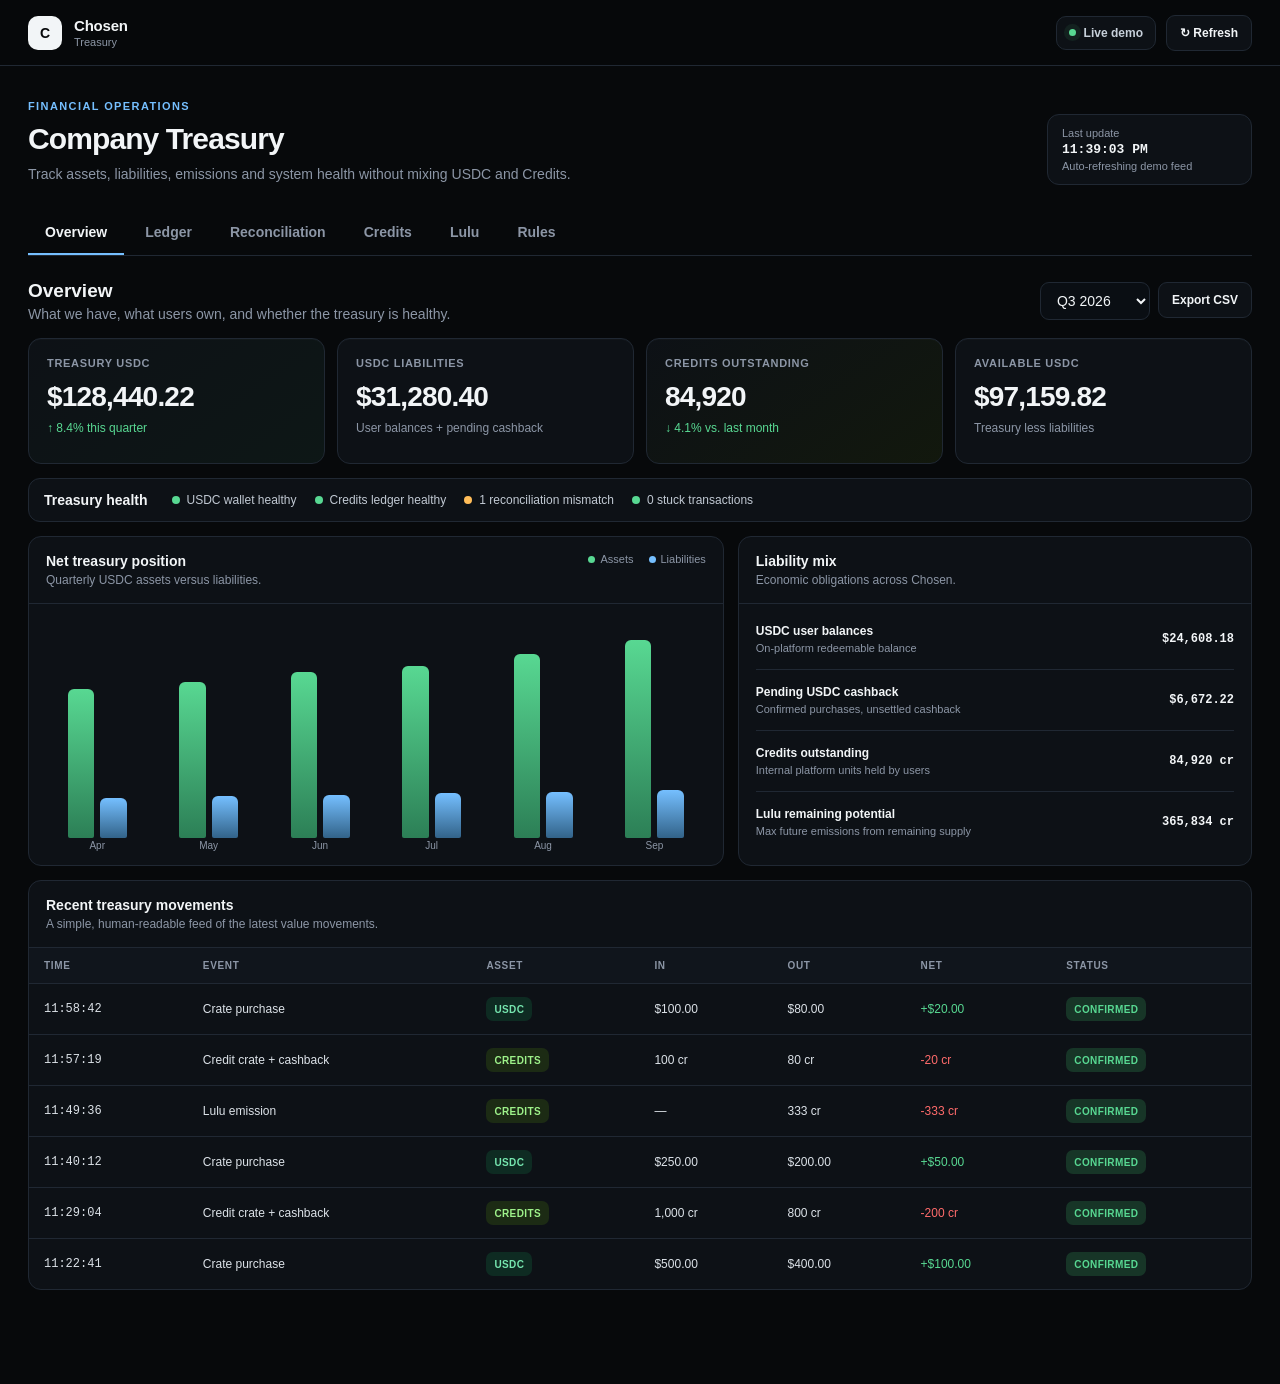
==== index.html @ 9170fa00 "Add Chosen treasury dashboard UI" ====
<!doctype html>
<html lang="en">
<head>
  <meta charset="UTF-8" />
  <meta name="viewport" content="width=device-width, initial-scale=1.0" />
  <meta name="description" content="Chosen Treasury admin demo — USDC, Credits, Lulu emissions, reconciliation and rules." />
  <title>Chosen Treasury</title>
  <link rel="stylesheet" href="./styles.css" />
</head>
<body>
  <div class="app-shell">
    <header class="topbar">
      <div class="brand-wrap">
        <div class="brand-mark">C</div>
        <div>
          <div class="brand">Chosen</div>
          <div class="subbrand">Treasury</div>
        </div>
      </div>
      <div class="top-actions">
        <div class="live-pill"><span class="pulse"></span><span id="liveText">Live demo</span></div>
        <button class="ghost-btn" id="refreshBtn" title="Refresh demo data">↻ Refresh</button>
      </div>
    </header>

    <main class="main">
      <section class="page-head">
        <div>
          <div class="eyebrow">FINANCIAL OPERATIONS</div>
          <h1>Company Treasury</h1>
          <p>Track assets, liabilities, emissions and system health without mixing USDC and Credits.</p>
        </div>
        <div class="as-of-card">
          <span>Last update</span>
          <strong id="lastUpdated">—</strong>
          <small>Auto-refreshing demo feed</small>
        </div>
      </section>

      <nav class="tabs" aria-label="Treasury sections">
        <button class="tab active" data-tab="overview">Overview</button>
        <button class="tab" data-tab="ledger">Ledger</button>
        <button class="tab" data-tab="reconciliation">Reconciliation</button>
        <button class="tab" data-tab="credits">Credits</button>
        <button class="tab" data-tab="lulu">Lulu</button>
        <button class="tab" data-tab="rules">Rules</button>
      </nav>

      <section id="overview" class="tab-panel active">
        <div class="section-intro">
          <div><h2>Overview</h2><p>What we have, what users own, and whether the treasury is healthy.</p></div>
          <div class="action-row">
            <select id="overviewPeriod" class="control"><option>Q3 2026</option><option>Q2 2026</option><option>YTD 2026</option><option>All time</option></select>
            <button class="export-btn" data-export="overview">Export CSV</button>
          </div>
        </div>

        <div class="metric-grid overview-metrics">
          <article class="metric-card accent-usdc"><div class="metric-label">Treasury USDC</div><div class="metric-value" id="metricTreasuryUsdc">$128,440.22</div><div class="metric-foot positive">↑ 8.4% this quarter</div></article>
          <article class="metric-card"><div class="metric-label">USDC liabilities</div><div class="metric-value" id="metricUsdcLiability">$31,280.40</div><div class="metric-foot">User balances + pending cashback</div></article>
          <article class="metric-card accent-credit"><div class="metric-label">Credits outstanding</div><div class="metric-value" id="metricCreditsOutstanding">84,920</div><div class="metric-foot positive">↓ 4.1% vs. last month</div></article>
          <article class="metric-card"><div class="metric-label">Available USDC</div><div class="metric-value" id="metricAvailableUsdc">$97,159.82</div><div class="metric-foot">Treasury less liabilities</div></article>
        </div>

        <div class="health-strip">
          <div class="health-title">Treasury health</div>
          <div class="health-item ok"><span></span>USDC wallet healthy</div>
          <div class="health-item ok"><span></span>Credits ledger healthy</div>
          <div class="health-item warn"><span></span>1 reconciliation mismatch</div>
          <div class="health-item ok"><span></span>0 stuck transactions</div>
        </div>

        <div class="two-col">
          <article class="panel chart-panel">
            <div class="panel-head"><div><h3>Net treasury position</h3><p>Quarterly USDC assets versus liabilities.</p></div><div class="legend"><span class="dot usdc"></span>Assets <span class="dot liability"></span>Liabilities</div></div>
            <div class="bar-chart" id="treasuryChart"></div>
          </article>
          <article class="panel">
            <div class="panel-head"><div><h3>Liability mix</h3><p>Economic obligations across Chosen.</p></div></div>
            <div class="mix-list">
              <div class="mix-row"><div><strong>USDC user balances</strong><span>On-platform redeemable balance</span></div><b>$24,608.18</b></div>
              <div class="mix-row"><div><strong>Pending USDC cashback</strong><span>Confirmed purchases, unsettled cashback</span></div><b>$6,672.22</b></div>
              <div class="mix-row"><div><strong>Credits outstanding</strong><span>Internal platform units held by users</span></div><b>84,920 cr</b></div>
              <div class="mix-row"><div><strong>Lulu remaining potential</strong><span>Max future emissions from remaining supply</span></div><b id="overviewLuluRemaining">365,834 cr</b></div>
            </div>
          </article>
        </div>

        <article class="panel table-panel">
          <div class="panel-head"><div><h3>Recent treasury movements</h3><p>A simple, human-readable feed of the latest value movements.</p></div></div>
          <div class="table-wrap"><table><thead><tr><th>Time</th><th>Event</th><th>Asset</th><th>In</th><th>Out</th><th>Net</th><th>Status</th></tr></thead><tbody id="overviewTable"></tbody></table></div>
        </article>
      </section>

      <section id="ledger" class="tab-panel">
        <div class="section-intro">
          <div><h2>Treasury Ledger</h2><p>Every movement of value, with payment and cashback assets shown separately.</p></div>
          <button class="export-btn" data-export="ledger">Export CSV</button>
        </div>
        <div class="rule-callout"><b>Core invariant:</b> USDC crate → USDC cashback only. Credit crate → Credit cashback only. The ledger flags any invalid pair.</div>
        <div class="filters">
          <input id="ledgerSearch" class="control grow" placeholder="Search user, ID or event…" />
          <select id="ledgerAsset" class="control"><option value="all">All assets</option><option>USDC</option><option>Credits</option><option>Lulu</option></select>
          <select id="ledgerType" class="control"><option value="all">All types</option><option>Crate purchase</option><option>Cashback</option><option>Lulu burn</option><option>Credit spend</option><option>Adjustment</option></select>
          <select id="ledgerStatus" class="control"><option value="all">All statuses</option><option>Confirmed</option><option>Pending</option><option>Failed</option></select>
        </div>
        <div class="metric-grid compact">
          <article class="metric-card"><div class="metric-label">USDC in today</div><div class="metric-value">$12,680.00</div></article>
          <article class="metric-card"><div class="metric-label">USDC cashback today</div><div class="metric-value">$8,914.20</div></article>
          <article class="metric-card"><div class="metric-label">Credits spent today</div><div class="metric-value">9,800</div></article>
          <article class="metric-card"><div class="metric-label">Credits cashback today</div><div class="metric-value">6,940</div></article>
        </div>
        <article class="panel table-panel">
          <div class="table-wrap"><table><thead><tr><th>Time</th><th>Event</th><th>Paid with</th><th>Amount</th><th>Cashback</th><th>Cashback asset</th><th>User</th><th>Correlation ID</th><th>Status</th></tr></thead><tbody id="ledgerTable"></tbody></table></div>
        </article>
      </section>

      <section id="reconciliation" class="tab-panel">
        <div class="section-intro">
          <div><h2>Reconciliation</h2><p>Compare Chosen's internal ledger with the actual source of truth and surface mismatches.</p></div>
          <button class="export-btn" data-export="reconciliation">Export CSV</button>
        </div>
        <div class="metric-grid compact">
          <article class="metric-card"><div class="metric-label">Wallets checked</div><div class="metric-value">27</div><div class="metric-foot">Latest run</div></article>
          <article class="metric-card"><div class="metric-label">Mismatches</div><div class="metric-value warning">1</div><div class="metric-foot">Needs review</div></article>
          <article class="metric-card"><div class="metric-label">Stuck</div><div class="metric-value">0</div><div class="metric-foot positive">All clear</div></article>
          <article class="metric-card"><div class="metric-label">Last run</div><div class="metric-value small-value">2.1s</div><div class="metric-foot">Completed successfully</div></article>
        </div>
        <div class="filters">
          <select id="reconSeverity" class="control"><option value="all">All severity</option><option>High</option><option>Medium</option><option>Info</option></select>
          <select id="reconStatus" class="control"><option value="all">All results</option><option>Mismatch</option><option>Matched</option></select>
          <input id="reconSearch" class="control grow" placeholder="Search wallet, user, transaction…" />
        </div>
        <article class="panel table-panel">
          <div class="table-wrap"><table><thead><tr><th>Checked at</th><th>Scope</th><th>Internal</th><th>Observed</th><th>Difference</th><th>Severity</th><th>Result</th><th>Reference</th></tr></thead><tbody id="reconTable"></tbody></table></div>
        </article>
      </section>

      <section id="credits" class="tab-panel">
        <div class="section-intro">
          <div><h2>Credits</h2><p>Internal credit supply, sources, usage and user-level audit trail.</p></div>
          <button class="export-btn" data-export="credits">Export CSV</button>
        </div>
        <div class="metric-grid compact">
          <article class="metric-card accent-credit"><div class="metric-label">Outstanding</div><div class="metric-value">84,920</div><div class="metric-foot">Held by users</div></article>
          <article class="metric-card"><div class="metric-label">Issued lifetime</div><div class="metric-value">418,606</div><div class="metric-foot">All sources</div></article>
          <article class="metric-card"><div class="metric-label">Spent lifetime</div><div class="metric-value">333,686</div><div class="metric-foot">Crates + adjustments</div></article>
          <article class="metric-card"><div class="metric-label">Lulu-issued</div><div class="metric-value" id="creditsLuluIssued">4,096</div><div class="metric-foot">Tracked separately</div></article>
        </div>
        <div class="two-col">
          <article class="panel"><div class="panel-head"><div><h3>Credits by source</h3><p>Know exactly why credits entered circulation.</p></div></div><div class="horizontal-bars" id="creditSourceBars"></div></article>
          <article class="panel"><div class="panel-head"><div><h3>Accounting principle</h3><p>Credits are not the same thing as USDC.</p></div></div><div class="info-stack"><div><b>Credits outstanding</b><span>Platform units currently held by users.</span></div><div><b>Credits issued</b><span>Lifetime gross issuance from cashback, Lulu, promos and adjustments.</span></div><div><b>Credits spent</b><span>Credits removed from user balances when used for crates or other platform activity.</span></div></div></article>
        </div>
        <div class="filters">
          <input id="creditSearch" class="control grow" placeholder="Search user or reference…" />
          <select id="creditSource" class="control"><option value="all">All sources</option><option>Lulu burn</option><option>Crate cashback</option><option>Promo</option><option>Manual adjustment</option><option>Crate spend</option></select>
        </div>
        <article class="panel table-panel"><div class="table-wrap"><table><thead><tr><th>Time</th><th>User</th><th>Source</th><th>Change</th><th>Balance after</th><th>Reference</th><th>Status</th></tr></thead><tbody id="creditTable"></tbody></table></div></article>
      </section>

      <section id="lulu" class="tab-panel">
        <div class="section-intro">
          <div><h2>Lulu Emissions</h2><p>Track the capped NFT burn program and its maximum remaining credit liability.</p></div>
          <button class="export-btn" data-export="lulu">Export CSV</button>
        </div>
        <div class="lulu-hero">
          <div class="lulu-stat"><span>Original supply</span><strong>3,333</strong><small>Lulus</small></div>
          <div class="lulu-stat"><span>Burned</span><strong id="luluBurned">37</strong><small>1.11% of supply</small></div>
          <div class="lulu-stat"><span>Remaining</span><strong id="luluRemaining">3,296</strong><small>Available to burn</small></div>
          <div class="lulu-stat highlight"><span>Lifetime max emission</span><strong>369,963</strong><small>Credits</small></div>
        </div>
        <div class="progress-block">
          <div class="progress-head"><span>Lulu supply burned</span><b id="luluProgressText">37 / 3,333</b></div><div class="progress-track"><div id="luluSupplyProgress" class="progress-fill"></div></div>
        </div>
        <div class="metric-grid compact">
          <article class="metric-card"><div class="metric-label">Credits emitted</div><div class="metric-value" id="luluEmitted">4,096</div><div class="metric-foot">Actual historical issuance</div></article>
          <article class="metric-card accent-credit"><div class="metric-label">Max remaining emission</div><div class="metric-value" id="luluMaxRemaining">365,834</div><div class="metric-foot">Optimized grouping of remaining Lulus</div></article>
          <article class="metric-card"><div class="metric-label">Bonus credits issued</div><div class="metric-value" id="luluBonusIssued">396</div><div class="metric-foot">33 extra per completed triple</div></article>
          <article class="metric-card"><div class="metric-label">Potential no longer issuable</div><div class="metric-value" id="luluLostPotential">33</div><div class="metric-foot">Lifetime cap − emitted − remaining max</div></article>
        </div>
        <div class="formula-panel">
          <div><span>Burn rule</span><strong>1 Lulu = 100 credits</strong></div>
          <div><span>Triple bonus</span><strong>3 Lulus = 333 credits</strong></div>
          <div><span>Remaining formula</span><code>floor(n ÷ 3) × 333 + (n mod 3) × 100</code></div>
          <div><span>Example: 5 remaining</span><strong>333 + 200 = 533 credits</strong></div>
        </div>
        <div class="filters"><input id="luluSearch" class="control grow" placeholder="Search user, token or tx…" /><select id="luluStatus" class="control"><option value="all">All statuses</option><option>Confirmed</option><option>Pending</option><option>Failed</option></select></div>
        <article class="panel table-panel"><div class="table-wrap"><table><thead><tr><th>Time</th><th>User</th><th>Token IDs</th><th>NFT count</th><th>Credits issued</th><th>Bonus</th><th>Tx hash</th><th>Status</th></tr></thead><tbody id="luluTable"></tbody></table></div></article>
      </section>

      <section id="rules" class="tab-panel">
        <div class="section-intro">
          <div><h2>Treasury Rules</h2><p>Human-readable financial rules with a permanent audit trail.</p></div>
          <button class="export-btn" data-export="rules">Export CSV</button>
        </div>
        <div class="rules-grid">
          <article class="rule-card"><div class="rule-tag">CRATES</div><h3>USDC cashback</h3><div class="rule-value">80%</div><p>Cashback from a USDC-paid crate must settle in USDC.</p><small>8000 bps</small></article>
          <article class="rule-card"><div class="rule-tag">CRATES</div><h3>Credit cashback</h3><div class="rule-value">80%</div><p>Cashback from a Credit-paid crate must settle in Credits.</p><small>8000 bps</small></article>
          <article class="rule-card"><div class="rule-tag">LULU</div><h3>Single burn</h3><div class="rule-value">100 cr</div><p>Each individual Lulu burn earns 100 Credits.</p><small>Fixed emission rule</small></article>
          <article class="rule-card"><div class="rule-tag">LULU</div><h3>Triple burn</h3><div class="rule-value">333 cr</div><p>Each complete group of three earns a 33 Credit bonus.</p><small>11% bonus over base</small></article>
        </div>
        <div class="rules-grid secondary">
          <article class="rule-card simple"><h3>Market fee</h3><div class="rule-value">0%</div><small>0 bps</small></article>
          <article class="rule-card simple"><h3>Purchase fee</h3><div class="rule-value">0%</div><small>0 bps</small></article>
          <article class="rule-card simple"><h3>Lulu supply cap</h3><div class="rule-value">3,333</div><small>Immutable program cap</small></article>
          <article class="rule-card simple"><h3>Lulu max credits</h3><div class="rule-value">369,963</div><small>Absolute lifetime maximum</small></article>
        </div>
        <article class="panel table-panel"><div class="panel-head"><div><h3>Rule change history</h3><p>Every configuration change should identify who changed it, what changed and why.</p></div></div><div class="table-wrap"><table><thead><tr><th>Time</th><th>Rule</th><th>Previous</th><th>New</th><th>Changed by</th><th>Reason</th></tr></thead><tbody id="rulesTable"></tbody></table></div></article>
      </section>
    </main>
  </div>

  <div class="toast" id="toast"></div>
  <script src="./app.js"></script>
</body>
</html>
---- styles.css ----
:root {
  --bg:#07090b; --surface:#0d1116; --surface2:#111720; --surface3:#151c26; --border:#202833;
  --text:#f2f5f7; --muted:#8c96a6; --faint:#606a79; --green:#58d892; --green2:#173527;
  --blue:#75bfff; --blue2:#10263a; --amber:#ffbd59; --amber2:#3a2a12; --red:#ff6b6b; --red2:#351717;
  --purple:#a692ff; --credit:#9ef28a; --shadow: 0 18px 60px rgba(0,0,0,.3);
}
*{box-sizing:border-box} html{background:var(--bg);color-scheme:dark} body{margin:0;background:var(--bg);color:var(--text);font-family:Inter,ui-sans-serif,-apple-system,BlinkMacSystemFont,"Segoe UI",sans-serif;font-size:14px}
button,input,select{font:inherit}.app-shell{min-height:100vh}.topbar{height:66px;border-bottom:1px solid var(--border);display:flex;align-items:center;justify-content:space-between;padding:0 28px;position:sticky;top:0;background:rgba(7,9,11,.9);backdrop-filter:blur(12px);z-index:20}.brand-wrap{display:flex;gap:12px;align-items:center}.brand-mark{width:34px;height:34px;border-radius:10px;background:var(--text);color:var(--bg);display:grid;place-items:center;font-weight:900}.brand{font-weight:800;font-size:15px;letter-spacing:-.2px}.subbrand{font-size:11px;color:var(--muted);margin-top:2px}.top-actions{display:flex;align-items:center;gap:10px}.live-pill{height:34px;padding:0 12px;border:1px solid var(--border);border-radius:10px;background:var(--surface);display:flex;align-items:center;gap:8px;color:#c7d0da;font-weight:600;font-size:12px}.pulse{width:7px;height:7px;border-radius:50%;background:var(--green);box-shadow:0 0 0 5px rgba(88,216,146,.08);animation:pulse 1.8s infinite}@keyframes pulse{50%{box-shadow:0 0 0 8px rgba(88,216,146,0)}}.ghost-btn,.export-btn{border:1px solid var(--border);background:var(--surface);color:var(--text);height:36px;padding:0 13px;border-radius:9px;cursor:pointer;font-weight:700;font-size:12px}.ghost-btn:hover,.export-btn:hover{border-color:#374252;background:var(--surface2)}
.main{max-width:1500px;margin:0 auto;padding:34px 28px 80px}.page-head{display:flex;justify-content:space-between;align-items:flex-end;gap:24px;margin-bottom:26px}.eyebrow{font-size:11px;font-weight:800;letter-spacing:1.4px;color:var(--blue);margin-bottom:10px}.page-head h1{margin:0;font-size:30px;letter-spacing:-.9px}.page-head p{color:var(--muted);max-width:680px;margin:8px 0 0;line-height:1.5}.as-of-card{min-width:205px;border:1px solid var(--border);background:var(--surface);padding:12px 14px;border-radius:12px;display:flex;flex-direction:column;gap:3px}.as-of-card span,.as-of-card small{color:var(--muted);font-size:11px}.as-of-card strong{font-family:ui-monospace,SFMono-Regular,Menlo,monospace;font-size:13px}
.tabs{display:flex;gap:4px;border-bottom:1px solid var(--border);margin-bottom:24px;overflow:auto}.tab{border:0;background:transparent;color:var(--muted);font-weight:750;padding:13px 17px;cursor:pointer;border-bottom:2px solid transparent;white-space:nowrap}.tab:hover{color:#cfd6de}.tab.active{color:var(--text);border-bottom-color:var(--blue)}.tab-panel{display:none}.tab-panel.active{display:block}.section-intro{display:flex;align-items:center;justify-content:space-between;gap:18px;margin-bottom:16px}.section-intro h2{font-size:19px;margin:0 0 4px}.section-intro p{margin:0;color:var(--muted)}.action-row{display:flex;gap:8px}.control{height:38px;border:1px solid var(--border);border-radius:9px;background:#0a0e13;color:var(--text);padding:0 12px;outline:none}.control:focus{border-color:#416988}.control.grow{min-width:260px;flex:1}.filters{border:1px solid var(--border);border-radius:12px;background:var(--surface);padding:12px;display:flex;gap:9px;margin-bottom:16px;flex-wrap:wrap}.rule-callout{border:1px solid #244b3a;background:#0c1712;color:#c9dfd2;padding:12px 14px;border-radius:11px;margin-bottom:14px}.rule-callout b{color:var(--green)}
.metric-grid{display:grid;grid-template-columns:repeat(4,1fr);gap:12px;margin-bottom:14px}.metric-card{background:var(--surface);border:1px solid var(--border);border-radius:13px;padding:18px;min-height:126px;box-shadow:0 1px 0 rgba(255,255,255,.02) inset}.metric-card.accent-usdc{background:linear-gradient(145deg,#0d1116,#0d1716)}.metric-card.accent-credit{background:linear-gradient(145deg,#0d1116,#12180d)}.metric-label{font-size:11px;font-weight:800;letter-spacing:.7px;text-transform:uppercase;color:var(--muted)}.metric-value{font-size:28px;font-weight:850;letter-spacing:-.8px;margin-top:12px}.metric-value.small-value{font-size:24px}.metric-value.warning{color:var(--amber)}.metric-foot{color:var(--muted);font-size:12px;margin-top:8px}.metric-foot.positive{color:var(--green)}.compact .metric-card{min-height:110px;padding:16px}.compact .metric-value{font-size:24px}
.health-strip{border:1px solid var(--border);border-radius:12px;background:var(--surface);padding:13px 15px;display:flex;align-items:center;gap:18px;flex-wrap:wrap;margin-bottom:14px}.health-title{font-weight:800;margin-right:6px}.health-item{color:#c1c9d3;font-size:12px;display:flex;align-items:center;gap:7px}.health-item span{width:8px;height:8px;border-radius:50%}.health-item.ok span{background:var(--green)}.health-item.warn span{background:var(--amber)}
.two-col{display:grid;grid-template-columns:1.15fr .85fr;gap:14px;margin-bottom:14px}.panel{border:1px solid var(--border);border-radius:13px;background:var(--surface);overflow:hidden}.panel-head{display:flex;align-items:flex-start;justify-content:space-between;gap:15px;padding:16px 17px;border-bottom:1px solid var(--border)}.panel-head h3{font-size:14px;margin:0 0 4px}.panel-head p{color:var(--muted);font-size:12px;margin:0}.chart-panel{min-height:330px}.legend{font-size:11px;color:var(--muted);white-space:nowrap}.dot{width:7px;height:7px;border-radius:50%;display:inline-block;margin:0 5px 0 12px}.dot:first-child{margin-left:0}.dot.usdc{background:var(--green)}.dot.liability{background:var(--blue)}.bar-chart{height:252px;display:flex;align-items:flex-end;gap:23px;padding:25px 24px 18px}.bar-group{flex:1;display:flex;justify-content:center;align-items:flex-end;gap:6px;height:100%;position:relative}.bar{width:30%;min-width:16px;max-width:34px;border-radius:6px 6px 2px 2px;transition:height .3s ease}.bar.asset{background:linear-gradient(180deg,var(--green),#2c7f56)}.bar.liability{background:linear-gradient(180deg,var(--blue),#326389)}.bar-label{position:absolute;bottom:-2px;transform:translateY(100%);font-size:10px;color:var(--muted)}
.mix-list{padding:5px 17px 10px}.mix-row{display:flex;justify-content:space-between;align-items:center;padding:15px 0;border-bottom:1px solid var(--border);gap:16px}.mix-row:last-child{border-bottom:0}.mix-row div{display:flex;flex-direction:column;gap:4px}.mix-row strong{font-size:12px}.mix-row span{font-size:11px;color:var(--muted)}.mix-row b{font-family:ui-monospace,SFMono-Regular,Menlo,monospace;font-size:12px;white-space:nowrap}.table-panel{margin-bottom:14px}.table-wrap{overflow:auto}.table-wrap table{width:100%;border-collapse:collapse;min-width:900px}.table-wrap th{text-align:left;color:var(--muted);font-size:10px;text-transform:uppercase;letter-spacing:.65px;padding:12px 15px;background:#10151c;border-bottom:1px solid var(--border);white-space:nowrap}.table-wrap td{padding:13px 15px;border-bottom:1px solid var(--border);font-size:12px;white-space:nowrap;color:#dce2e8}.table-wrap tbody tr:hover{background:#0e1319}.table-wrap tbody tr:last-child td{border-bottom:0}.mono{font-family:ui-monospace,SFMono-Regular,Menlo,monospace;color:#aab4c0}.positive-text{color:var(--green)!important}.negative-text{color:var(--red)!important}.warning-text{color:var(--amber)!important}.badge{display:inline-flex;align-items:center;height:24px;padding:0 8px;border-radius:7px;font-size:10px;font-weight:800;text-transform:uppercase;letter-spacing:.4px}.badge.confirmed,.badge.matched{background:var(--green2);color:var(--green)}.badge.pending,.badge.medium{background:var(--amber2);color:var(--amber)}.badge.failed,.badge.mismatch,.badge.high{background:var(--red2);color:var(--red)}.badge.info{background:var(--blue2);color:var(--blue)}.badge.asset-usdc{background:#0e2b22;color:#76e6af}.badge.asset-credits{background:#1c2b14;color:var(--credit)}.badge.asset-lulu{background:#241d3b;color:#b9a7ff}
.horizontal-bars{padding:18px}.hbar-row{margin-bottom:18px}.hbar-row:last-child{margin-bottom:0}.hbar-label{display:flex;justify-content:space-between;font-size:11px;margin-bottom:7px}.hbar-label span{color:var(--muted)}.hbar-track{height:8px;background:#090c10;border:1px solid var(--border);border-radius:999px;overflow:hidden}.hbar-fill{height:100%;border-radius:999px;background:linear-gradient(90deg,var(--credit),#69af5d)}.info-stack{padding:8px 17px}.info-stack div{display:flex;flex-direction:column;gap:4px;padding:14px 0;border-bottom:1px solid var(--border)}.info-stack div:last-child{border-bottom:0}.info-stack b{font-size:12px}.info-stack span{font-size:11px;color:var(--muted)}
.lulu-hero{display:grid;grid-template-columns:repeat(4,1fr);border:1px solid var(--border);background:var(--surface);border-radius:14px;overflow:hidden;margin-bottom:14px}.lulu-stat{padding:19px;border-right:1px solid var(--border)}.lulu-stat:last-child{border-right:0}.lulu-stat.highlight{background:linear-gradient(145deg,#101614,#132018)}.lulu-stat span,.lulu-stat small{display:block;color:var(--muted);font-size:11px}.lulu-stat strong{display:block;font-size:28px;margin:8px 0 4px;letter-spacing:-.7px}.progress-block{border:1px solid var(--border);background:var(--surface);border-radius:12px;padding:14px 16px;margin-bottom:14px}.progress-head{display:flex;justify-content:space-between;font-size:11px;margin-bottom:9px}.progress-head span{color:var(--muted)}.progress-track{height:9px;background:#080b0f;border:1px solid var(--border);border-radius:999px;overflow:hidden}.progress-fill{height:100%;width:1.11%;min-width:8px;background:linear-gradient(90deg,var(--purple),#63b5ff);border-radius:999px}.formula-panel{display:grid;grid-template-columns:repeat(4,1fr);border:1px solid var(--border);background:var(--surface);border-radius:12px;margin-bottom:14px}.formula-panel>div{padding:15px;border-right:1px solid var(--border)}.formula-panel>div:last-child{border-right:0}.formula-panel span{display:block;color:var(--muted);font-size:10px;text-transform:uppercase;letter-spacing:.55px;margin-bottom:7px}.formula-panel strong,.formula-panel code{font-size:12px}.formula-panel code{color:#b9c4d1;white-space:normal}
.rules-grid{display:grid;grid-template-columns:repeat(4,1fr);gap:12px;margin-bottom:12px}.rule-card{border:1px solid var(--border);background:var(--surface);border-radius:13px;padding:17px;min-height:196px}.rule-card.simple{min-height:130px}.rule-tag{display:inline-block;padding:4px 7px;border-radius:6px;background:var(--blue2);color:var(--blue);font-size:9px;font-weight:900;letter-spacing:.8px}.rule-card h3{font-size:13px;margin:16px 0 6px}.rule-value{font-size:27px;font-weight:850;letter-spacing:-.5px}.rule-card p{font-size:11px;line-height:1.5;color:var(--muted)}.rule-card small{color:var(--faint);font-family:ui-monospace,SFMono-Regular,Menlo,monospace}.secondary .rule-card h3{margin-top:0}
.toast{position:fixed;right:22px;bottom:22px;background:#e8edf2;color:#0b0d10;padding:11px 14px;border-radius:10px;font-size:12px;font-weight:800;box-shadow:var(--shadow);opacity:0;transform:translateY(10px);pointer-events:none;transition:.2s}.toast.show{opacity:1;transform:translateY(0)}
@media(max-width:1000px){.metric-grid,.rules-grid,.lulu-hero,.formula-panel{grid-template-columns:repeat(2,1fr)}.two-col{grid-template-columns:1fr}.lulu-stat:nth-child(2){border-right:0}.lulu-stat:nth-child(-n+2){border-bottom:1px solid var(--border)}.formula-panel>div:nth-child(2){border-right:0}.formula-panel>div:nth-child(-n+2){border-bottom:1px solid var(--border)}}
@media(max-width:650px){.main{padding:24px 14px 60px}.topbar{padding:0 14px}.page-head{align-items:flex-start;flex-direction:column}.as-of-card{width:100%}.metric-grid,.rules-grid,.lulu-hero,.formula-panel{grid-template-columns:1fr}.lulu-stat,.formula-panel>div{border-right:0!important;border-bottom:1px solid var(--border)}.lulu-stat:last-child,.formula-panel>div:last-child{border-bottom:0}.section-intro{align-items:flex-start;flex-direction:column}.section-intro .export-btn{width:100%}.filters{flex-direction:column}.control,.control.grow{width:100%;min-width:0}.top-actions .ghost-btn{display:none}.health-strip{align-items:flex-start;flex-direction:column;gap:10px}}
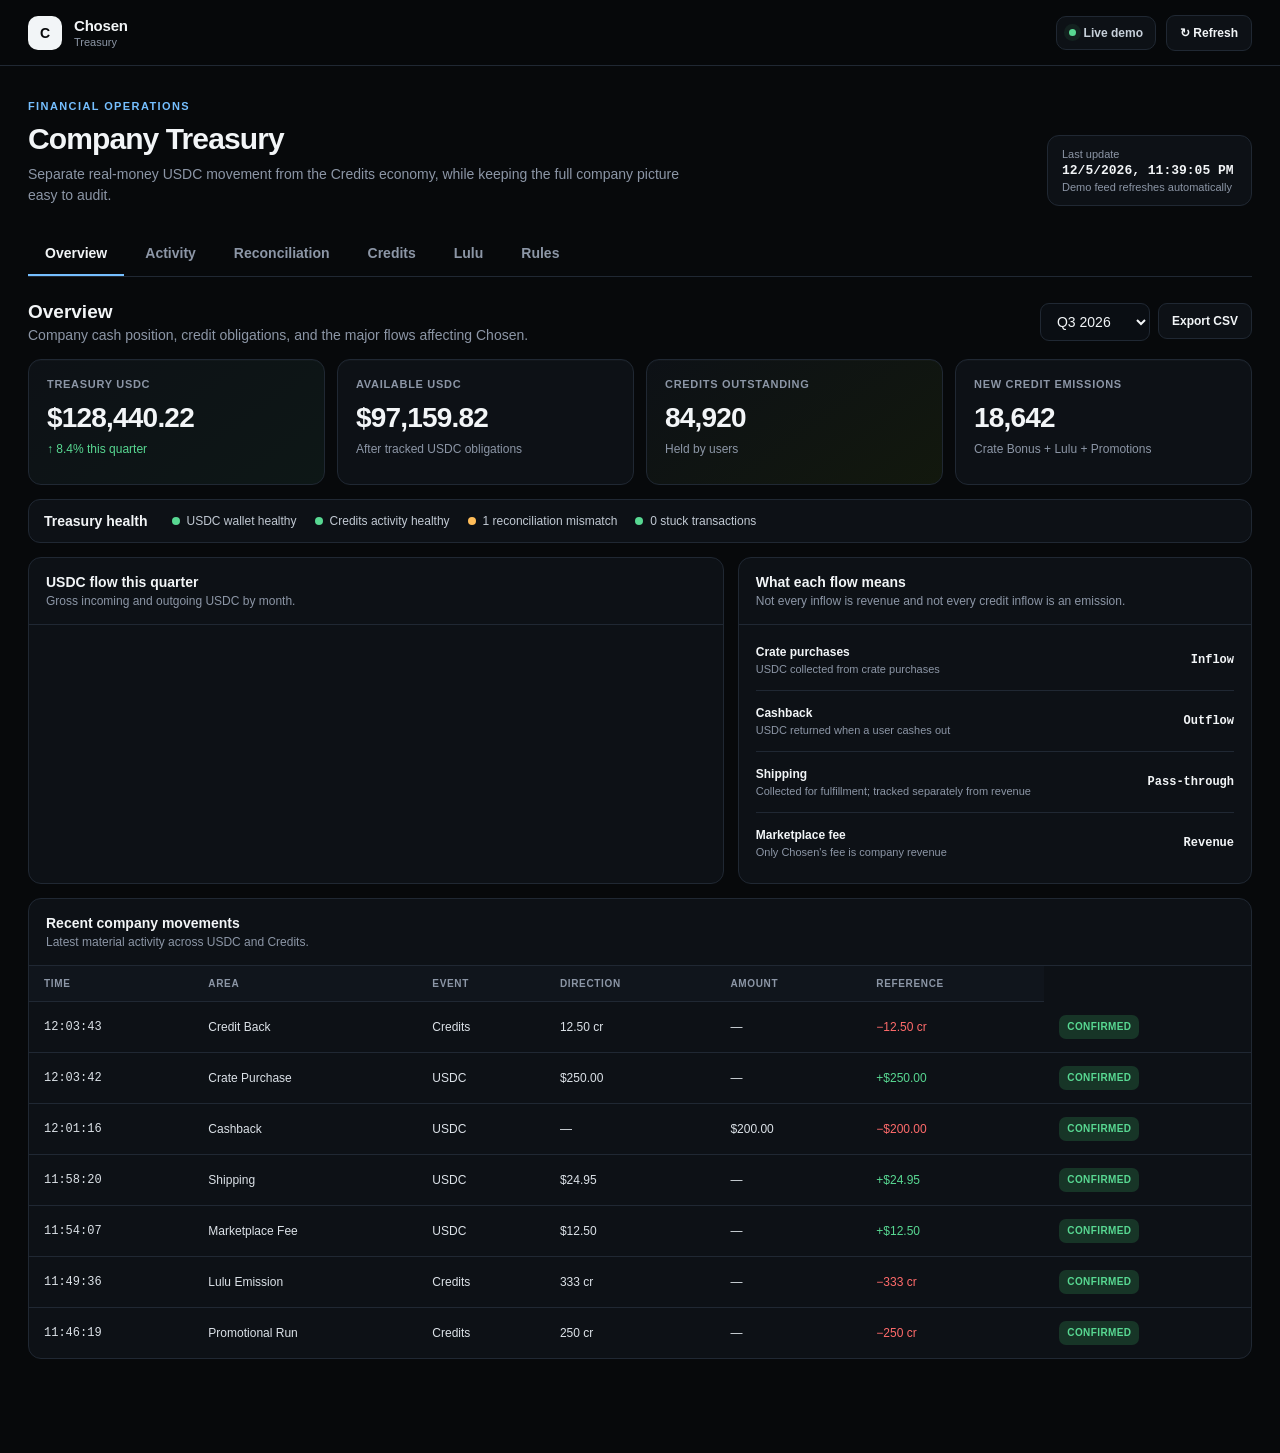
==== commit 13087d42: "Separate Cashback, Credit Back and Crate Bonus in treasury UI" ====
--- a/index.html
+++ b/index.html
@@ -3,43 +3,26 @@
 <head>
   <meta charset="UTF-8" />
   <meta name="viewport" content="width=device-width, initial-scale=1.0" />
-  <meta name="description" content="Chosen Treasury admin demo — USDC, Credits, Lulu emissions, reconciliation and rules." />
+  <meta name="description" content="Chosen Treasury demo — USDC cash flow, Credits activity, Lulu emissions, reconciliation and treasury rules." />
   <title>Chosen Treasury</title>
   <link rel="stylesheet" href="./styles.css" />
 </head>
 <body>
   <div class="app-shell">
     <header class="topbar">
-      <div class="brand-wrap">
-        <div class="brand-mark">C</div>
-        <div>
-          <div class="brand">Chosen</div>
-          <div class="subbrand">Treasury</div>
-        </div>
-      </div>
-      <div class="top-actions">
-        <div class="live-pill"><span class="pulse"></span><span id="liveText">Live demo</span></div>
-        <button class="ghost-btn" id="refreshBtn" title="Refresh demo data">↻ Refresh</button>
-      </div>
+      <div class="brand-wrap"><div class="brand-mark">C</div><div><div class="brand">Chosen</div><div class="subbrand">Treasury</div></div></div>
+      <div class="top-actions"><div class="live-pill"><span class="pulse"></span><span>Live demo</span></div><button class="ghost-btn" id="refreshBtn">↻ Refresh</button></div>
     </header>
 
     <main class="main">
       <section class="page-head">
-        <div>
-          <div class="eyebrow">FINANCIAL OPERATIONS</div>
-          <h1>Company Treasury</h1>
-          <p>Track assets, liabilities, emissions and system health without mixing USDC and Credits.</p>
-        </div>
-        <div class="as-of-card">
-          <span>Last update</span>
-          <strong id="lastUpdated">—</strong>
-          <small>Auto-refreshing demo feed</small>
-        </div>
+        <div><div class="eyebrow">FINANCIAL OPERATIONS</div><h1>Company Treasury</h1><p>Separate real-money USDC movement from the Credits economy, while keeping the full company picture easy to audit.</p></div>
+        <div class="as-of-card"><span>Last update</span><strong id="lastUpdated">—</strong><small>Demo feed refreshes automatically</small></div>
       </section>
 
       <nav class="tabs" aria-label="Treasury sections">
         <button class="tab active" data-tab="overview">Overview</button>
-        <button class="tab" data-tab="ledger">Ledger</button>
+        <button class="tab" data-tab="activity">Activity</button>
         <button class="tab" data-tab="reconciliation">Reconciliation</button>
         <button class="tab" data-tab="credits">Credits</button>
         <button class="tab" data-tab="lulu">Lulu</button>
@@ -47,170 +30,95 @@
       </nav>
 
       <section id="overview" class="tab-panel active">
-        <div class="section-intro">
-          <div><h2>Overview</h2><p>What we have, what users own, and whether the treasury is healthy.</p></div>
-          <div class="action-row">
-            <select id="overviewPeriod" class="control"><option>Q3 2026</option><option>Q2 2026</option><option>YTD 2026</option><option>All time</option></select>
-            <button class="export-btn" data-export="overview">Export CSV</button>
+        <div class="section-intro"><div><h2>Overview</h2><p>Company cash position, credit obligations, and the major flows affecting Chosen.</p></div><div class="action-row"><select class="control"><option>Q3 2026</option><option>Q2 2026</option><option>YTD 2026</option><option>All time</option></select><button class="export-btn" data-export="overview">Export CSV</button></div></div>
+        <div class="metric-grid overview-metrics">
+          <article class="metric-card accent-usdc"><div class="metric-label">Treasury USDC</div><div class="metric-value">$128,440.22</div><div class="metric-foot positive">↑ 8.4% this quarter</div></article>
+          <article class="metric-card"><div class="metric-label">Available USDC</div><div class="metric-value">$97,159.82</div><div class="metric-foot">After tracked USDC obligations</div></article>
+          <article class="metric-card accent-credit"><div class="metric-label">Credits outstanding</div><div class="metric-value">84,920</div><div class="metric-foot">Held by users</div></article>
+          <article class="metric-card"><div class="metric-label">New credit emissions</div><div class="metric-value">18,642</div><div class="metric-foot">Crate Bonus + Lulu + Promotions</div></article>
+        </div>
+        <div class="health-strip"><div class="health-title">Treasury health</div><div class="health-item ok"><span></span>USDC wallet healthy</div><div class="health-item ok"><span></span>Credits activity healthy</div><div class="health-item warn"><span></span>1 reconciliation mismatch</div><div class="health-item ok"><span></span>0 stuck transactions</div></div>
+        <div class="two-col">
+          <article class="panel"><div class="panel-head"><div><h3>USDC flow this quarter</h3><p>Gross incoming and outgoing USDC by month.</p></div></div><div class="bar-chart" id="cashflowChart"></div></article>
+          <article class="panel"><div class="panel-head"><div><h3>What each flow means</h3><p>Not every inflow is revenue and not every credit inflow is an emission.</p></div></div><div class="mix-list"><div class="mix-row"><div><strong>Crate purchases</strong><span>USDC collected from crate purchases</span></div><b>Inflow</b></div><div class="mix-row"><div><strong>Cashback</strong><span>USDC returned when a user cashes out</span></div><b>Outflow</b></div><div class="mix-row"><div><strong>Shipping</strong><span>Collected for fulfillment; tracked separately from revenue</span></div><b>Pass-through</b></div><div class="mix-row"><div><strong>Marketplace fee</strong><span>Only Chosen's fee is company revenue</span></div><b>Revenue</b></div></div></article>
+        </div>
+        <article class="panel table-panel"><div class="panel-head"><div><h3>Recent company movements</h3><p>Latest material activity across USDC and Credits.</p></div></div><div class="table-wrap"><table><thead><tr><th>Time</th><th>Area</th><th>Event</th><th>Direction</th><th>Amount</th><th>Reference</th></tr></thead><tbody id="overviewTable"></tbody></table></div></article>
+      </section>
+
+      <section id="activity" class="tab-panel">
+        <div class="section-intro"><div><h2>Activity</h2><p>USDC and Credits have separate logs because they represent different economies.</p></div><button class="export-btn" data-export="activity">Export CSV</button></div>
+        <div class="segmented" role="tablist"><button class="segment active" data-activity="usdc">USDC</button><button class="segment" data-activity="credits">Credits</button></div>
+
+        <div id="usdcActivity" class="activity-view active">
+          <div class="metric-grid compact">
+            <article class="metric-card"><div class="metric-label">Crate purchase inflow</div><div class="metric-value" id="usdcPurchases">$0</div><div class="metric-foot">Gross USDC collected</div></article>
+            <article class="metric-card"><div class="metric-label">Cashback outflow</div><div class="metric-value" id="usdcCashback">$0</div><div class="metric-foot">USDC returned to users</div></article>
+            <article class="metric-card"><div class="metric-label">Shipping collected</div><div class="metric-value" id="shippingCollected">$0</div><div class="metric-foot">Fulfillment/pass-through inflow</div></article>
+            <article class="metric-card"><div class="metric-label">Marketplace fees</div><div class="metric-value" id="marketFees">$0</div><div class="metric-foot">Chosen fee revenue only</div></article>
           </div>
+          <div class="filters"><input id="usdcSearch" class="control grow" placeholder="Search user, reference or note…"/><select id="usdcType" class="control"><option value="all">All USDC activity</option><option>Crate Purchase</option><option>Cashback</option><option>Shipping</option><option>Marketplace Fee</option></select><select id="usdcStatus" class="control"><option value="all">All statuses</option><option>Confirmed</option><option>Pending</option></select></div>
+          <article class="panel table-panel"><div class="table-wrap"><table><thead><tr><th>Time</th><th>Type</th><th>Flow</th><th>USDC</th><th>Description</th><th>User</th><th>Reference</th><th>Status</th></tr></thead><tbody id="usdcTable"></tbody></table></div></article>
         </div>
 
-        <div class="metric-grid overview-metrics">
-          <article class="metric-card accent-usdc"><div class="metric-label">Treasury USDC</div><div class="metric-value" id="metricTreasuryUsdc">$128,440.22</div><div class="metric-foot positive">↑ 8.4% this quarter</div></article>
-          <article class="metric-card"><div class="metric-label">USDC liabilities</div><div class="metric-value" id="metricUsdcLiability">$31,280.40</div><div class="metric-foot">User balances + pending cashback</div></article>
-          <article class="metric-card accent-credit"><div class="metric-label">Credits outstanding</div><div class="metric-value" id="metricCreditsOutstanding">84,920</div><div class="metric-foot positive">↓ 4.1% vs. last month</div></article>
-          <article class="metric-card"><div class="metric-label">Available USDC</div><div class="metric-value" id="metricAvailableUsdc">$97,159.82</div><div class="metric-foot">Treasury less liabilities</div></article>
+        <div id="creditsActivity" class="activity-view">
+          <div class="distinction-callout"><strong>Credit Back ≠ Crate Bonus.</strong><span><b>Credit Back</b> is the larger return of Credits when a Credits-funded crate is cashed out. <b>Crate Bonus</b> is the separate 5% bonus emitted on every crate, regardless of whether it was paid with USDC or Credits.</span></div>
+          <div class="metric-grid compact five">
+            <article class="metric-card"><div class="metric-label">Credit spend</div><div class="metric-value" id="creditSpendMetric">0</div><div class="metric-foot">Credits used to buy crates</div></article>
+            <article class="metric-card accent-credit"><div class="metric-label">Credit Back</div><div class="metric-value" id="creditBackMetric">0</div><div class="metric-foot">Returned on Credits-funded cashouts</div></article>
+            <article class="metric-card"><div class="metric-label">Crate Bonus</div><div class="metric-value" id="crateBonusMetric">0</div><div class="metric-foot">5% on every crate</div></article>
+            <article class="metric-card"><div class="metric-label">Lulu emissions</div><div class="metric-value" id="luluActivityMetric">0</div><div class="metric-foot">Credits from NFT burns</div></article>
+            <article class="metric-card"><div class="metric-label">Promotional</div><div class="metric-value" id="promoMetric">0</div><div class="metric-foot">Campaign grants</div></article>
+          </div>
+          <div class="filters"><input id="creditActivitySearch" class="control grow" placeholder="Search user, reference or note…"/><select id="creditActivityType" class="control"><option value="all">All Credits activity</option><option>Credit Spend</option><option>Credit Back</option><option>Crate Bonus</option><option>Lulu Emission</option><option>Promotional Run</option></select><select id="creditActivityStatus" class="control"><option value="all">All statuses</option><option>Confirmed</option><option>Pending</option></select></div>
+          <article class="panel table-panel"><div class="table-wrap"><table><thead><tr><th>Time</th><th>Type</th><th>Flow</th><th>Credits</th><th>Description</th><th>User</th><th>Reference</th><th>Status</th></tr></thead><tbody id="creditActivityTable"></tbody></table></div></article>
         </div>
-
-        <div class="health-strip">
-          <div class="health-title">Treasury health</div>
-          <div class="health-item ok"><span></span>USDC wallet healthy</div>
-          <div class="health-item ok"><span></span>Credits ledger healthy</div>
-          <div class="health-item warn"><span></span>1 reconciliation mismatch</div>
-          <div class="health-item ok"><span></span>0 stuck transactions</div>
-        </div>
-
-        <div class="two-col">
-          <article class="panel chart-panel">
-            <div class="panel-head"><div><h3>Net treasury position</h3><p>Quarterly USDC assets versus liabilities.</p></div><div class="legend"><span class="dot usdc"></span>Assets <span class="dot liability"></span>Liabilities</div></div>
-            <div class="bar-chart" id="treasuryChart"></div>
-          </article>
-          <article class="panel">
-            <div class="panel-head"><div><h3>Liability mix</h3><p>Economic obligations across Chosen.</p></div></div>
-            <div class="mix-list">
-              <div class="mix-row"><div><strong>USDC user balances</strong><span>On-platform redeemable balance</span></div><b>$24,608.18</b></div>
-              <div class="mix-row"><div><strong>Pending USDC cashback</strong><span>Confirmed purchases, unsettled cashback</span></div><b>$6,672.22</b></div>
-              <div class="mix-row"><div><strong>Credits outstanding</strong><span>Internal platform units held by users</span></div><b>84,920 cr</b></div>
-              <div class="mix-row"><div><strong>Lulu remaining potential</strong><span>Max future emissions from remaining supply</span></div><b id="overviewLuluRemaining">365,834 cr</b></div>
-            </div>
-          </article>
-        </div>
-
-        <article class="panel table-panel">
-          <div class="panel-head"><div><h3>Recent treasury movements</h3><p>A simple, human-readable feed of the latest value movements.</p></div></div>
-          <div class="table-wrap"><table><thead><tr><th>Time</th><th>Event</th><th>Asset</th><th>In</th><th>Out</th><th>Net</th><th>Status</th></tr></thead><tbody id="overviewTable"></tbody></table></div>
-        </article>
-      </section>
-
-      <section id="ledger" class="tab-panel">
-        <div class="section-intro">
-          <div><h2>Treasury Ledger</h2><p>Every movement of value, with payment and cashback assets shown separately.</p></div>
-          <button class="export-btn" data-export="ledger">Export CSV</button>
-        </div>
-        <div class="rule-callout"><b>Core invariant:</b> USDC crate → USDC cashback only. Credit crate → Credit cashback only. The ledger flags any invalid pair.</div>
-        <div class="filters">
-          <input id="ledgerSearch" class="control grow" placeholder="Search user, ID or event…" />
-          <select id="ledgerAsset" class="control"><option value="all">All assets</option><option>USDC</option><option>Credits</option><option>Lulu</option></select>
-          <select id="ledgerType" class="control"><option value="all">All types</option><option>Crate purchase</option><option>Cashback</option><option>Lulu burn</option><option>Credit spend</option><option>Adjustment</option></select>
-          <select id="ledgerStatus" class="control"><option value="all">All statuses</option><option>Confirmed</option><option>Pending</option><option>Failed</option></select>
-        </div>
-        <div class="metric-grid compact">
-          <article class="metric-card"><div class="metric-label">USDC in today</div><div class="metric-value">$12,680.00</div></article>
-          <article class="metric-card"><div class="metric-label">USDC cashback today</div><div class="metric-value">$8,914.20</div></article>
-          <article class="metric-card"><div class="metric-label">Credits spent today</div><div class="metric-value">9,800</div></article>
-          <article class="metric-card"><div class="metric-label">Credits cashback today</div><div class="metric-value">6,940</div></article>
-        </div>
-        <article class="panel table-panel">
-          <div class="table-wrap"><table><thead><tr><th>Time</th><th>Event</th><th>Paid with</th><th>Amount</th><th>Cashback</th><th>Cashback asset</th><th>User</th><th>Correlation ID</th><th>Status</th></tr></thead><tbody id="ledgerTable"></tbody></table></div>
-        </article>
       </section>
 
       <section id="reconciliation" class="tab-panel">
-        <div class="section-intro">
-          <div><h2>Reconciliation</h2><p>Compare Chosen's internal ledger with the actual source of truth and surface mismatches.</p></div>
-          <button class="export-btn" data-export="reconciliation">Export CSV</button>
-        </div>
-        <div class="metric-grid compact">
-          <article class="metric-card"><div class="metric-label">Wallets checked</div><div class="metric-value">27</div><div class="metric-foot">Latest run</div></article>
-          <article class="metric-card"><div class="metric-label">Mismatches</div><div class="metric-value warning">1</div><div class="metric-foot">Needs review</div></article>
-          <article class="metric-card"><div class="metric-label">Stuck</div><div class="metric-value">0</div><div class="metric-foot positive">All clear</div></article>
-          <article class="metric-card"><div class="metric-label">Last run</div><div class="metric-value small-value">2.1s</div><div class="metric-foot">Completed successfully</div></article>
-        </div>
-        <div class="filters">
-          <select id="reconSeverity" class="control"><option value="all">All severity</option><option>High</option><option>Medium</option><option>Info</option></select>
-          <select id="reconStatus" class="control"><option value="all">All results</option><option>Mismatch</option><option>Matched</option></select>
-          <input id="reconSearch" class="control grow" placeholder="Search wallet, user, transaction…" />
-        </div>
-        <article class="panel table-panel">
-          <div class="table-wrap"><table><thead><tr><th>Checked at</th><th>Scope</th><th>Internal</th><th>Observed</th><th>Difference</th><th>Severity</th><th>Result</th><th>Reference</th></tr></thead><tbody id="reconTable"></tbody></table></div>
-        </article>
+        <div class="section-intro"><div><h2>Reconciliation</h2><p>Compare the internal records against wallets and system sources of truth.</p></div><button class="export-btn" data-export="reconciliation">Export CSV</button></div>
+        <div class="metric-grid compact"><article class="metric-card"><div class="metric-label">Wallets checked</div><div class="metric-value">27</div></article><article class="metric-card"><div class="metric-label">Mismatches</div><div class="metric-value warning">1</div></article><article class="metric-card"><div class="metric-label">Stuck</div><div class="metric-value">0</div></article><article class="metric-card"><div class="metric-label">Last run</div><div class="metric-value small-value">2.1s</div></article></div>
+        <div class="filters"><input id="reconSearch" class="control grow" placeholder="Search scope or reference…"/><select id="reconResult" class="control"><option value="all">All results</option><option>Matched</option><option>Mismatch</option></select></div>
+        <article class="panel table-panel"><div class="table-wrap"><table><thead><tr><th>Checked at</th><th>Scope</th><th>Internal</th><th>Observed</th><th>Difference</th><th>Severity</th><th>Result</th><th>Reference</th></tr></thead><tbody id="reconTable"></tbody></table></div></article>
       </section>
 
       <section id="credits" class="tab-panel">
-        <div class="section-intro">
-          <div><h2>Credits</h2><p>Internal credit supply, sources, usage and user-level audit trail.</p></div>
-          <button class="export-btn" data-export="credits">Export CSV</button>
+        <div class="section-intro"><div><h2>Credits</h2><p>Track the Credits economy without combining returned Credit Back with newly emitted bonus Credits.</p></div><button class="export-btn" data-export="credits">Export CSV</button></div>
+        <div class="metric-grid compact five">
+          <article class="metric-card accent-credit"><div class="metric-label">Outstanding</div><div class="metric-value">84,920</div><div class="metric-foot">Current user balances</div></article>
+          <article class="metric-card"><div class="metric-label">New emissions</div><div class="metric-value">18,642</div><div class="metric-foot">Bonus + Lulu + Promotional</div></article>
+          <article class="metric-card"><div class="metric-label">Credit Back returned</div><div class="metric-value">61,440</div><div class="metric-foot">Tracked separately from emissions</div></article>
+          <article class="metric-card"><div class="metric-label">Credits spent</div><div class="metric-value">333,686</div><div class="metric-foot">Used for crates</div></article>
+          <article class="metric-card"><div class="metric-label">Lulu-issued</div><div class="metric-value" id="creditsLuluIssued">4,096</div><div class="metric-foot">NFT burn emissions</div></article>
         </div>
-        <div class="metric-grid compact">
-          <article class="metric-card accent-credit"><div class="metric-label">Outstanding</div><div class="metric-value">84,920</div><div class="metric-foot">Held by users</div></article>
-          <article class="metric-card"><div class="metric-label">Issued lifetime</div><div class="metric-value">418,606</div><div class="metric-foot">All sources</div></article>
-          <article class="metric-card"><div class="metric-label">Spent lifetime</div><div class="metric-value">333,686</div><div class="metric-foot">Crates + adjustments</div></article>
-          <article class="metric-card"><div class="metric-label">Lulu-issued</div><div class="metric-value" id="creditsLuluIssued">4,096</div><div class="metric-foot">Tracked separately</div></article>
-        </div>
-        <div class="two-col">
-          <article class="panel"><div class="panel-head"><div><h3>Credits by source</h3><p>Know exactly why credits entered circulation.</p></div></div><div class="horizontal-bars" id="creditSourceBars"></div></article>
-          <article class="panel"><div class="panel-head"><div><h3>Accounting principle</h3><p>Credits are not the same thing as USDC.</p></div></div><div class="info-stack"><div><b>Credits outstanding</b><span>Platform units currently held by users.</span></div><div><b>Credits issued</b><span>Lifetime gross issuance from cashback, Lulu, promos and adjustments.</span></div><div><b>Credits spent</b><span>Credits removed from user balances when used for crates or other platform activity.</span></div></div></article>
-        </div>
-        <div class="filters">
-          <input id="creditSearch" class="control grow" placeholder="Search user or reference…" />
-          <select id="creditSource" class="control"><option value="all">All sources</option><option>Lulu burn</option><option>Crate cashback</option><option>Promo</option><option>Manual adjustment</option><option>Crate spend</option></select>
-        </div>
-        <article class="panel table-panel"><div class="table-wrap"><table><thead><tr><th>Time</th><th>User</th><th>Source</th><th>Change</th><th>Balance after</th><th>Reference</th><th>Status</th></tr></thead><tbody id="creditTable"></tbody></table></div></article>
+        <div class="two-col"><article class="panel"><div class="panel-head"><div><h3>New emissions by source</h3><p>Only categories that create new Credits.</p></div></div><div class="horizontal-bars" id="creditSourceBars"></div></article><article class="panel"><div class="panel-head"><div><h3>Credit flow definitions</h3></div></div><div class="info-stack"><div><b>Crate Bonus</b><span>5% bonus emitted after every crate purchase, USDC or Credits.</span></div><div><b>Credit Back</b><span>Credits returned when cashing out a crate that was purchased with Credits. This is tracked separately from new emissions.</span></div><div><b>Lulu / Promotional</b><span>New Credits introduced through burns or campaigns.</span></div></div></article></div>
+        <div class="filters"><input id="creditsSearch" class="control grow" placeholder="Search user or reference…"/><select id="creditsSource" class="control"><option value="all">All credit flows</option><option>Crate Bonus</option><option>Credit Back</option><option>Lulu Emission</option><option>Promotional Run</option><option>Credit Spend</option></select></div>
+        <article class="panel table-panel"><div class="table-wrap"><table><thead><tr><th>Time</th><th>User</th><th>Category</th><th>Change</th><th>Balance after</th><th>Detail</th><th>Reference</th><th>Status</th></tr></thead><tbody id="creditsTable"></tbody></table></div></article>
       </section>
 
       <section id="lulu" class="tab-panel">
-        <div class="section-intro">
-          <div><h2>Lulu Emissions</h2><p>Track the capped NFT burn program and its maximum remaining credit liability.</p></div>
-          <button class="export-btn" data-export="lulu">Export CSV</button>
-        </div>
-        <div class="lulu-hero">
-          <div class="lulu-stat"><span>Original supply</span><strong>3,333</strong><small>Lulus</small></div>
-          <div class="lulu-stat"><span>Burned</span><strong id="luluBurned">37</strong><small>1.11% of supply</small></div>
-          <div class="lulu-stat"><span>Remaining</span><strong id="luluRemaining">3,296</strong><small>Available to burn</small></div>
-          <div class="lulu-stat highlight"><span>Lifetime max emission</span><strong>369,963</strong><small>Credits</small></div>
-        </div>
-        <div class="progress-block">
-          <div class="progress-head"><span>Lulu supply burned</span><b id="luluProgressText">37 / 3,333</b></div><div class="progress-track"><div id="luluSupplyProgress" class="progress-fill"></div></div>
-        </div>
-        <div class="metric-grid compact">
-          <article class="metric-card"><div class="metric-label">Credits emitted</div><div class="metric-value" id="luluEmitted">4,096</div><div class="metric-foot">Actual historical issuance</div></article>
-          <article class="metric-card accent-credit"><div class="metric-label">Max remaining emission</div><div class="metric-value" id="luluMaxRemaining">365,834</div><div class="metric-foot">Optimized grouping of remaining Lulus</div></article>
-          <article class="metric-card"><div class="metric-label">Bonus credits issued</div><div class="metric-value" id="luluBonusIssued">396</div><div class="metric-foot">33 extra per completed triple</div></article>
-          <article class="metric-card"><div class="metric-label">Potential no longer issuable</div><div class="metric-value" id="luluLostPotential">33</div><div class="metric-foot">Lifetime cap − emitted − remaining max</div></article>
-        </div>
-        <div class="formula-panel">
-          <div><span>Burn rule</span><strong>1 Lulu = 100 credits</strong></div>
-          <div><span>Triple bonus</span><strong>3 Lulus = 333 credits</strong></div>
-          <div><span>Remaining formula</span><code>floor(n ÷ 3) × 333 + (n mod 3) × 100</code></div>
-          <div><span>Example: 5 remaining</span><strong>333 + 200 = 533 credits</strong></div>
-        </div>
-        <div class="filters"><input id="luluSearch" class="control grow" placeholder="Search user, token or tx…" /><select id="luluStatus" class="control"><option value="all">All statuses</option><option>Confirmed</option><option>Pending</option><option>Failed</option></select></div>
-        <article class="panel table-panel"><div class="table-wrap"><table><thead><tr><th>Time</th><th>User</th><th>Token IDs</th><th>NFT count</th><th>Credits issued</th><th>Bonus</th><th>Tx hash</th><th>Status</th></tr></thead><tbody id="luluTable"></tbody></table></div></article>
+        <div class="section-intro"><div><h2>Lulu Emissions</h2><p>Track the capped burn program and its maximum possible Credits liability.</p></div><button class="export-btn" data-export="lulu">Export CSV</button></div>
+        <div class="lulu-hero"><div class="lulu-stat"><span>Original supply</span><strong>3,333</strong><small>Lulus</small></div><div class="lulu-stat"><span>Burned</span><strong id="luluBurned">37</strong><small>Consumed</small></div><div class="lulu-stat"><span>Remaining</span><strong id="luluRemaining">3,296</strong><small>Available to burn</small></div><div class="lulu-stat highlight"><span>Lifetime max emission</span><strong>369,963</strong><small>Credits</small></div></div>
+        <div class="progress-block"><div class="progress-head"><span>Lulu supply burned</span><b id="luluProgressText">37 / 3,333</b></div><div class="progress-track"><div id="luluSupplyProgress" class="progress-fill"></div></div></div>
+        <div class="metric-grid compact"><article class="metric-card"><div class="metric-label">Credits emitted</div><div class="metric-value" id="luluEmitted">4,096</div></article><article class="metric-card accent-credit"><div class="metric-label">Max remaining emission</div><div class="metric-value" id="luluMaxRemaining">365,834</div></article><article class="metric-card"><div class="metric-label">Bonus credits issued</div><div class="metric-value" id="luluBonusIssued">396</div></article><article class="metric-card"><div class="metric-label">Potential no longer issuable</div><div class="metric-value" id="luluLostPotential">33</div></article></div>
+        <div class="formula-panel"><div><span>Single burn</span><strong>1 Lulu = 100 Credits</strong></div><div><span>Triple burn</span><strong>3 Lulus = 333 Credits</strong></div><div><span>Remaining formula</span><code>floor(n ÷ 3) × 333 + (n mod 3) × 100</code></div></div>
+        <article class="panel table-panel"><div class="table-wrap"><table><thead><tr><th>Time</th><th>User</th><th>Lulus</th><th>Count</th><th>Credits</th><th>Bonus</th><th>Transaction</th><th>Status</th></tr></thead><tbody id="luluTable"></tbody></table></div></article>
       </section>
 
       <section id="rules" class="tab-panel">
-        <div class="section-intro">
-          <div><h2>Treasury Rules</h2><p>Human-readable financial rules with a permanent audit trail.</p></div>
-          <button class="export-btn" data-export="rules">Export CSV</button>
+        <div class="section-intro"><div><h2>Rules</h2><p>Human-readable treasury rules. Cards are intentionally compact so the page scans quickly.</p></div><button class="export-btn" data-export="rules">Export CSV</button></div>
+        <div class="rules-grid">
+          <article class="rule-card"><span>USDC Cashback</span><strong>80%</strong><p>Returned in USDC only when a USDC-funded crate is cashed out.</p></article>
+          <article class="rule-card"><span>Credit Back</span><strong>80%</strong><p>Returned in Credits only when a Credits-funded crate is cashed out.</p></article>
+          <article class="rule-card accent-rule"><span>Crate Bonus</span><strong>5%</strong><p>New Credits emitted on every crate, whether paid with USDC or Credits.</p></article>
+          <article class="rule-card"><span>Marketplace Fee</span><strong>1%</strong><p>Chosen records only its fee as revenue, not the full marketplace sale.</p></article>
+          <article class="rule-card"><span>Lulu Single</span><strong>100 Credits</strong><p>Per single Lulu burned.</p></article>
+          <article class="rule-card"><span>Lulu Triple</span><strong>333 Credits</strong><p>Every group of three includes a 33 Credit bonus.</p></article>
         </div>
-        <div class="rules-grid">
-          <article class="rule-card"><div class="rule-tag">CRATES</div><h3>USDC cashback</h3><div class="rule-value">80%</div><p>Cashback from a USDC-paid crate must settle in USDC.</p><small>8000 bps</small></article>
-          <article class="rule-card"><div class="rule-tag">CRATES</div><h3>Credit cashback</h3><div class="rule-value">80%</div><p>Cashback from a Credit-paid crate must settle in Credits.</p><small>8000 bps</small></article>
-          <article class="rule-card"><div class="rule-tag">LULU</div><h3>Single burn</h3><div class="rule-value">100 cr</div><p>Each individual Lulu burn earns 100 Credits.</p><small>Fixed emission rule</small></article>
-          <article class="rule-card"><div class="rule-tag">LULU</div><h3>Triple burn</h3><div class="rule-value">333 cr</div><p>Each complete group of three earns a 33 Credit bonus.</p><small>11% bonus over base</small></article>
-        </div>
-        <div class="rules-grid secondary">
-          <article class="rule-card simple"><h3>Market fee</h3><div class="rule-value">0%</div><small>0 bps</small></article>
-          <article class="rule-card simple"><h3>Purchase fee</h3><div class="rule-value">0%</div><small>0 bps</small></article>
-          <article class="rule-card simple"><h3>Lulu supply cap</h3><div class="rule-value">3,333</div><small>Immutable program cap</small></article>
-          <article class="rule-card simple"><h3>Lulu max credits</h3><div class="rule-value">369,963</div><small>Absolute lifetime maximum</small></article>
-        </div>
-        <article class="panel table-panel"><div class="panel-head"><div><h3>Rule change history</h3><p>Every configuration change should identify who changed it, what changed and why.</p></div></div><div class="table-wrap"><table><thead><tr><th>Time</th><th>Rule</th><th>Previous</th><th>New</th><th>Changed by</th><th>Reason</th></tr></thead><tbody id="rulesTable"></tbody></table></div></article>
+        <div class="rule-note"><b>Important:</b> Cashback, Credit Back, and Crate Bonus are three different metrics. Cashback is USDC outflow. Credit Back is Credits returned after a Credits-funded cashout. Crate Bonus is a 5% new-credit emission.</div>
+        <article class="panel table-panel"><div class="panel-head"><div><h3>Rule change history</h3><p>Every production change should be attributable and auditable.</p></div></div><div class="table-wrap"><table><thead><tr><th>Time</th><th>Rule</th><th>Old</th><th>New</th><th>Changed by</th><th>Reason</th></tr></thead><tbody id="rulesTable"></tbody></table></div></article>
       </section>
     </main>
   </div>
-
-  <div class="toast" id="toast"></div>
   <script src="./app.js"></script>
 </body>
 </html>
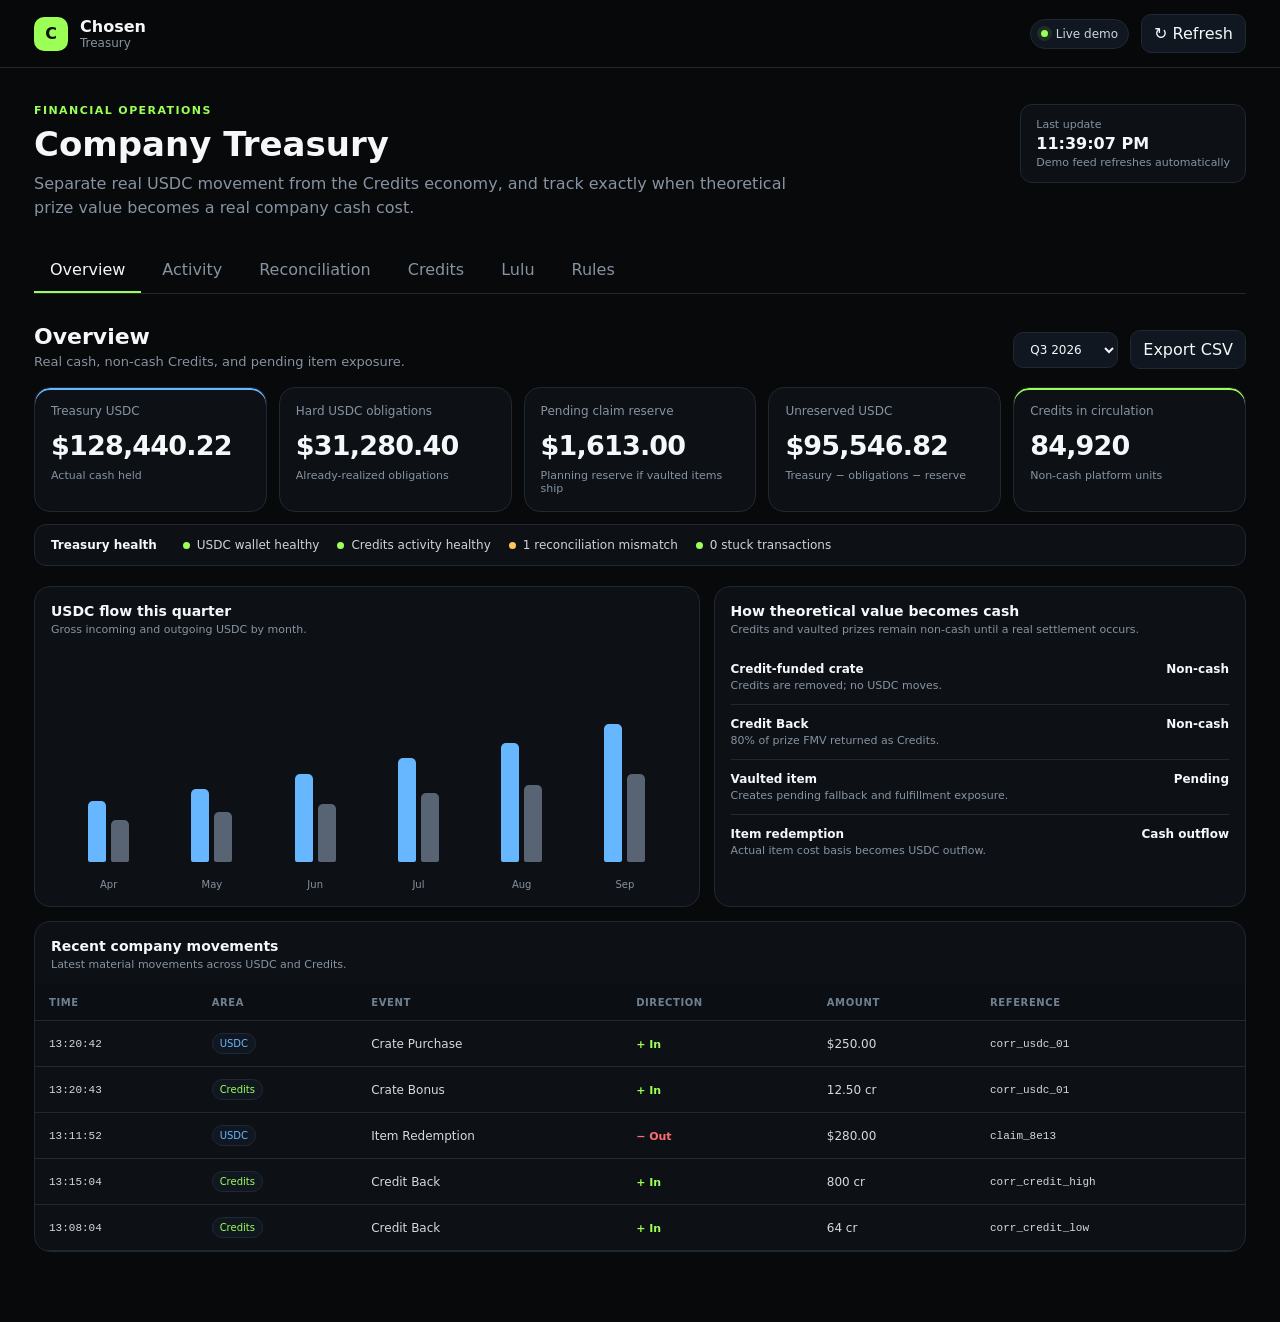
==== commit 2cfa1f34: "Track pending prize exposure and compact treasury rules" ====
--- a/index.html
+++ b/index.html
@@ -3,9 +3,12 @@
 <head>
   <meta charset="UTF-8" />
   <meta name="viewport" content="width=device-width, initial-scale=1.0" />
-  <meta name="description" content="Chosen Treasury demo — USDC cash flow, Credits activity, Lulu emissions, reconciliation and treasury rules." />
+  <meta name="description" content="Chosen Treasury demo — USDC cash flow, Credits activity, pending prize exposure, Lulu emissions and treasury rules." />
   <title>Chosen Treasury</title>
   <link rel="stylesheet" href="./styles.css" />
+  <style>
+    .subsection-head{display:flex;align-items:flex-end;justify-content:space-between;gap:16px;margin:22px 0 10px}.subsection-head h3{margin:0 0 4px;font-size:15px}.subsection-head p{margin:0;color:var(--muted);font-size:11px;line-height:1.45}.exposure-strip{display:grid;grid-template-columns:repeat(4,minmax(0,1fr));gap:10px;margin-bottom:12px}.exposure-strip>div{background:var(--surface);border:1px solid var(--border);border-radius:12px;padding:11px 13px;display:grid;gap:5px}.exposure-strip span{font-size:10px;color:var(--muted)}.exposure-strip strong{font-size:17px}.badge.vaulted{color:var(--blue)}.rules-grid{grid-template-columns:repeat(4,minmax(0,1fr));gap:8px}.rule-card{padding:10px 12px;border-radius:11px}.rule-card span{margin-bottom:3px}.rule-card strong{font-size:17px;line-height:1.15}.rule-card p{margin-top:4px;line-height:1.28}.rule-note{padding:10px 12px;line-height:1.35}@media(max-width:1180px){.rules-grid{grid-template-columns:repeat(3,1fr)}.exposure-strip{grid-template-columns:repeat(2,1fr)}}@media(max-width:820px){.rules-grid{grid-template-columns:repeat(2,1fr)}}@media(max-width:720px){.subsection-head{align-items:stretch;flex-direction:column}.exposure-strip,.rules-grid{grid-template-columns:1fr}}
+  </style>
 </head>
 <body>
   <div class="app-shell">
@@ -16,7 +19,7 @@
 
     <main class="main">
       <section class="page-head">
-        <div><div class="eyebrow">FINANCIAL OPERATIONS</div><h1>Company Treasury</h1><p>Separate real-money USDC movement from the Credits economy, while keeping the full company picture easy to audit.</p></div>
+        <div><div class="eyebrow">FINANCIAL OPERATIONS</div><h1>Company Treasury</h1><p>Separate real USDC movement from the Credits economy, and track exactly when theoretical prize value becomes a real company cash cost.</p></div>
         <div class="as-of-card"><span>Last update</span><strong id="lastUpdated">—</strong><small>Demo feed refreshes automatically</small></div>
       </section>
 
@@ -30,73 +33,79 @@
       </nav>
 
       <section id="overview" class="tab-panel active">
-        <div class="section-intro"><div><h2>Overview</h2><p>Company cash position, credit obligations, and the major flows affecting Chosen.</p></div><div class="action-row"><select class="control"><option>Q3 2026</option><option>Q2 2026</option><option>YTD 2026</option><option>All time</option></select><button class="export-btn" data-export="overview">Export CSV</button></div></div>
-        <div class="metric-grid overview-metrics">
-          <article class="metric-card accent-usdc"><div class="metric-label">Treasury USDC</div><div class="metric-value">$128,440.22</div><div class="metric-foot positive">↑ 8.4% this quarter</div></article>
-          <article class="metric-card"><div class="metric-label">Available USDC</div><div class="metric-value">$97,159.82</div><div class="metric-foot">After tracked USDC obligations</div></article>
-          <article class="metric-card accent-credit"><div class="metric-label">Credits outstanding</div><div class="metric-value">84,920</div><div class="metric-foot">Held by users</div></article>
-          <article class="metric-card"><div class="metric-label">New credit emissions</div><div class="metric-value">18,642</div><div class="metric-foot">Crate Bonus + Lulu + Promotions</div></article>
+        <div class="section-intro"><div><h2>Overview</h2><p>Real cash, non-cash Credits, and pending item exposure.</p></div><div class="action-row"><select class="control"><option>Q3 2026</option><option>Q2 2026</option><option>YTD 2026</option><option>All time</option></select><button class="export-btn" data-export="overview">Export CSV</button></div></div>
+        <div class="metric-grid overview-metrics five">
+          <article class="metric-card accent-usdc"><div class="metric-label">Treasury USDC</div><div class="metric-value">$128,440.22</div><div class="metric-foot">Actual cash held</div></article>
+          <article class="metric-card"><div class="metric-label">Hard USDC obligations</div><div class="metric-value">$31,280.40</div><div class="metric-foot">Already-realized obligations</div></article>
+          <article class="metric-card"><div class="metric-label">Pending claim reserve</div><div class="metric-value" id="overviewPendingReserve">$0</div><div class="metric-foot">Planning reserve if vaulted items ship</div></article>
+          <article class="metric-card"><div class="metric-label">Unreserved USDC</div><div class="metric-value" id="overviewAvailableUsdc">$0</div><div class="metric-foot">Treasury − obligations − reserve</div></article>
+          <article class="metric-card accent-credit"><div class="metric-label">Credits in circulation</div><div class="metric-value">84,920</div><div class="metric-foot">Non-cash platform units</div></article>
         </div>
         <div class="health-strip"><div class="health-title">Treasury health</div><div class="health-item ok"><span></span>USDC wallet healthy</div><div class="health-item ok"><span></span>Credits activity healthy</div><div class="health-item warn"><span></span>1 reconciliation mismatch</div><div class="health-item ok"><span></span>0 stuck transactions</div></div>
         <div class="two-col">
           <article class="panel"><div class="panel-head"><div><h3>USDC flow this quarter</h3><p>Gross incoming and outgoing USDC by month.</p></div></div><div class="bar-chart" id="cashflowChart"></div></article>
-          <article class="panel"><div class="panel-head"><div><h3>What each flow means</h3><p>Not every inflow is revenue and not every credit inflow is an emission.</p></div></div><div class="mix-list"><div class="mix-row"><div><strong>Crate purchases</strong><span>USDC collected from crate purchases</span></div><b>Inflow</b></div><div class="mix-row"><div><strong>Cashback</strong><span>USDC returned when a user cashes out</span></div><b>Outflow</b></div><div class="mix-row"><div><strong>Shipping</strong><span>Collected for fulfillment; tracked separately from revenue</span></div><b>Pass-through</b></div><div class="mix-row"><div><strong>Marketplace fee</strong><span>Only Chosen's fee is company revenue</span></div><b>Revenue</b></div></div></article>
+          <article class="panel"><div class="panel-head"><div><h3>How theoretical value becomes cash</h3><p>Credits and vaulted prizes remain non-cash until a real settlement occurs.</p></div></div><div class="mix-list"><div class="mix-row"><div><strong>Credit-funded crate</strong><span>Credits are removed; no USDC moves.</span></div><b>Non-cash</b></div><div class="mix-row"><div><strong>Credit Back</strong><span>80% of prize FMV returned as Credits.</span></div><b>Non-cash</b></div><div class="mix-row"><div><strong>Vaulted item</strong><span>Creates pending fallback and fulfillment exposure.</span></div><b>Pending</b></div><div class="mix-row"><div><strong>Item redemption</strong><span>Actual item cost basis becomes USDC outflow.</span></div><b>Cash outflow</b></div></div></article>
         </div>
-        <article class="panel table-panel"><div class="panel-head"><div><h3>Recent company movements</h3><p>Latest material activity across USDC and Credits.</p></div></div><div class="table-wrap"><table><thead><tr><th>Time</th><th>Area</th><th>Event</th><th>Direction</th><th>Amount</th><th>Reference</th></tr></thead><tbody id="overviewTable"></tbody></table></div></article>
+        <article class="panel table-panel"><div class="panel-head"><div><h3>Recent company movements</h3><p>Latest material movements across USDC and Credits.</p></div></div><div class="table-wrap"><table><thead><tr><th>Time</th><th>Area</th><th>Event</th><th>Direction</th><th>Amount</th><th>Reference</th></tr></thead><tbody id="overviewTable"></tbody></table></div></article>
       </section>
 
       <section id="activity" class="tab-panel">
-        <div class="section-intro"><div><h2>Activity</h2><p>USDC and Credits have separate logs because they represent different economies.</p></div><button class="export-btn" data-export="activity">Export CSV</button></div>
+        <div class="section-intro"><div><h2>Activity</h2><p>USDC and Credits stay in separate logs because they are different economies.</p></div><button class="export-btn" data-export="activity">Export CSV</button></div>
         <div class="segmented" role="tablist"><button class="segment active" data-activity="usdc">USDC</button><button class="segment" data-activity="credits">Credits</button></div>
 
         <div id="usdcActivity" class="activity-view active">
-          <div class="metric-grid compact">
+          <div class="metric-grid compact five">
             <article class="metric-card"><div class="metric-label">Crate purchase inflow</div><div class="metric-value" id="usdcPurchases">$0</div><div class="metric-foot">Gross USDC collected</div></article>
-            <article class="metric-card"><div class="metric-label">Cashback outflow</div><div class="metric-value" id="usdcCashback">$0</div><div class="metric-foot">USDC returned to users</div></article>
-            <article class="metric-card"><div class="metric-label">Shipping collected</div><div class="metric-value" id="shippingCollected">$0</div><div class="metric-foot">Fulfillment/pass-through inflow</div></article>
+            <article class="metric-card"><div class="metric-label">Cashback outflow</div><div class="metric-value" id="usdcCashback">$0</div><div class="metric-foot">80% of prize FMV</div></article>
+            <article class="metric-card"><div class="metric-label">Item redemption</div><div class="metric-value" id="itemRedemptions">$0</div><div class="metric-foot">Actual product cost paid by Chosen</div></article>
+            <article class="metric-card"><div class="metric-label">Shipping net</div><div class="metric-value" id="shippingNet">$0</div><div class="metric-foot">Collected less carrier cost</div></article>
             <article class="metric-card"><div class="metric-label">Marketplace fees</div><div class="metric-value" id="marketFees">$0</div><div class="metric-foot">Chosen fee revenue only</div></article>
           </div>
-          <div class="filters"><input id="usdcSearch" class="control grow" placeholder="Search user, reference or note…"/><select id="usdcType" class="control"><option value="all">All USDC activity</option><option>Crate Purchase</option><option>Cashback</option><option>Shipping</option><option>Marketplace Fee</option></select><select id="usdcStatus" class="control"><option value="all">All statuses</option><option>Confirmed</option><option>Pending</option></select></div>
+          <div class="filters"><input id="usdcSearch" class="control grow" placeholder="Search user, reference or note…"/><select id="usdcType" class="control"><option value="all">All USDC activity</option><option>Crate Purchase</option><option>Cashback</option><option>Item Redemption</option><option>Shipping Collected</option><option>Shipping Cost</option><option>Marketplace Fee</option></select><select id="usdcStatus" class="control"><option value="all">All statuses</option><option>Confirmed</option><option>Pending</option></select></div>
           <article class="panel table-panel"><div class="table-wrap"><table><thead><tr><th>Time</th><th>Type</th><th>Flow</th><th>USDC</th><th>Description</th><th>User</th><th>Reference</th><th>Status</th></tr></thead><tbody id="usdcTable"></tbody></table></div></article>
         </div>
 
         <div id="creditsActivity" class="activity-view">
-          <div class="distinction-callout"><strong>Credit Back ≠ Crate Bonus.</strong><span><b>Credit Back</b> is the larger return of Credits when a Credits-funded crate is cashed out. <b>Crate Bonus</b> is the separate 5% bonus emitted on every crate, regardless of whether it was paid with USDC or Credits.</span></div>
+          <div class="distinction-callout"><strong>Credits are non-cash units.</strong><span><b>Credit Back</b> is 80% of the prize's FMV, not the crate entry. Spend 100 Credits and hit an $80 prize: 64 Credits back. Hit a $1,000 prize: 800 Credits back. <b>Crate Bonus</b> remains a separate 5% bonus on every crate.</span></div>
           <div class="metric-grid compact five">
-            <article class="metric-card"><div class="metric-label">Credit spend</div><div class="metric-value" id="creditSpendMetric">0</div><div class="metric-foot">Credits used to buy crates</div></article>
-            <article class="metric-card accent-credit"><div class="metric-label">Credit Back</div><div class="metric-value" id="creditBackMetric">0</div><div class="metric-foot">Returned on Credits-funded cashouts</div></article>
+            <article class="metric-card"><div class="metric-label">Credit spend</div><div class="metric-value" id="creditSpendMetric">0</div><div class="metric-foot">Credits removed for crate entries</div></article>
+            <article class="metric-card accent-credit"><div class="metric-label">Credit Back</div><div class="metric-value" id="creditBackMetric">0</div><div class="metric-foot">80% of prize FMV returned</div></article>
             <article class="metric-card"><div class="metric-label">Crate Bonus</div><div class="metric-value" id="crateBonusMetric">0</div><div class="metric-foot">5% on every crate</div></article>
-            <article class="metric-card"><div class="metric-label">Lulu emissions</div><div class="metric-value" id="luluActivityMetric">0</div><div class="metric-foot">Credits from NFT burns</div></article>
-            <article class="metric-card"><div class="metric-label">Promotional</div><div class="metric-value" id="promoMetric">0</div><div class="metric-foot">Campaign grants</div></article>
+            <article class="metric-card"><div class="metric-label">Net credit change</div><div class="metric-value" id="netCreditMetric">0</div><div class="metric-foot">All inflows − Credit Spend</div></article>
+            <article class="metric-card"><div class="metric-label">Pending Credit Back</div><div class="metric-value" id="pendingCreditMetric">0</div><div class="metric-foot">Vaulted Credits-funded prizes</div></article>
           </div>
-          <div class="filters"><input id="creditActivitySearch" class="control grow" placeholder="Search user, reference or note…"/><select id="creditActivityType" class="control"><option value="all">All Credits activity</option><option>Credit Spend</option><option>Credit Back</option><option>Crate Bonus</option><option>Lulu Emission</option><option>Promotional Run</option></select><select id="creditActivityStatus" class="control"><option value="all">All statuses</option><option>Confirmed</option><option>Pending</option></select></div>
+          <div class="filters"><input id="creditActivitySearch" class="control grow" placeholder="Search user, reference or note…"/><select id="creditActivityType" class="control"><option value="all">All Credits activity</option><option>Credit Spend</option><option>Credit Back</option><option>Crate Bonus</option><option>Lulu Emission</option><option>Promotional Run</option><option>Expiry Credit Back</option></select><select id="creditActivityStatus" class="control"><option value="all">All statuses</option><option>Confirmed</option><option>Pending</option></select></div>
           <article class="panel table-panel"><div class="table-wrap"><table><thead><tr><th>Time</th><th>Type</th><th>Flow</th><th>Credits</th><th>Description</th><th>User</th><th>Reference</th><th>Status</th></tr></thead><tbody id="creditActivityTable"></tbody></table></div></article>
         </div>
       </section>
 
       <section id="reconciliation" class="tab-panel">
-        <div class="section-intro"><div><h2>Reconciliation</h2><p>Compare the internal records against wallets and system sources of truth.</p></div><button class="export-btn" data-export="reconciliation">Export CSV</button></div>
+        <div class="section-intro"><div><h2>Reconciliation</h2><p>Compare internal records against wallets and system sources of truth.</p></div><button class="export-btn" data-export="reconciliation">Export CSV</button></div>
         <div class="metric-grid compact"><article class="metric-card"><div class="metric-label">Wallets checked</div><div class="metric-value">27</div></article><article class="metric-card"><div class="metric-label">Mismatches</div><div class="metric-value warning">1</div></article><article class="metric-card"><div class="metric-label">Stuck</div><div class="metric-value">0</div></article><article class="metric-card"><div class="metric-label">Last run</div><div class="metric-value small-value">2.1s</div></article></div>
         <div class="filters"><input id="reconSearch" class="control grow" placeholder="Search scope or reference…"/><select id="reconResult" class="control"><option value="all">All results</option><option>Matched</option><option>Mismatch</option></select></div>
         <article class="panel table-panel"><div class="table-wrap"><table><thead><tr><th>Checked at</th><th>Scope</th><th>Internal</th><th>Observed</th><th>Difference</th><th>Severity</th><th>Result</th><th>Reference</th></tr></thead><tbody id="reconTable"></tbody></table></div></article>
       </section>
 
       <section id="credits" class="tab-panel">
-        <div class="section-intro"><div><h2>Credits</h2><p>Track the Credits economy without combining returned Credit Back with newly emitted bonus Credits.</p></div><button class="export-btn" data-export="credits">Export CSV</button></div>
+        <div class="section-intro"><div><h2>Credits</h2><p>Credits are platform units, not cash. Track supply movement and prizes that could later become Credit Back or a real USDC fulfillment cost.</p></div><button class="export-btn" data-export="credits">Export CSV</button></div>
         <div class="metric-grid compact five">
-          <article class="metric-card accent-credit"><div class="metric-label">Outstanding</div><div class="metric-value">84,920</div><div class="metric-foot">Current user balances</div></article>
-          <article class="metric-card"><div class="metric-label">New emissions</div><div class="metric-value">18,642</div><div class="metric-foot">Bonus + Lulu + Promotional</div></article>
-          <article class="metric-card"><div class="metric-label">Credit Back returned</div><div class="metric-value">61,440</div><div class="metric-foot">Tracked separately from emissions</div></article>
-          <article class="metric-card"><div class="metric-label">Credits spent</div><div class="metric-value">333,686</div><div class="metric-foot">Used for crates</div></article>
-          <article class="metric-card"><div class="metric-label">Lulu-issued</div><div class="metric-value" id="creditsLuluIssued">4,096</div><div class="metric-foot">NFT burn emissions</div></article>
+          <article class="metric-card accent-credit"><div class="metric-label">Credits in circulation</div><div class="metric-value">84,920</div><div class="metric-foot">No direct USD value assigned</div></article>
+          <article class="metric-card"><div class="metric-label">Net credit change</div><div class="metric-value" id="creditsNetChange">0</div><div class="metric-foot">Inflows minus Credit Spend</div></article>
+          <article class="metric-card"><div class="metric-label">New emissions</div><div class="metric-value" id="newEmissionMetric">0</div><div class="metric-foot">Crate Bonus + Lulu + Promotions</div></article>
+          <article class="metric-card"><div class="metric-label">Credit Back returned</div><div class="metric-value" id="creditsBackReturned">0</div><div class="metric-foot">Outcome settlement, not bonus emission</div></article>
+          <article class="metric-card"><div class="metric-label">Pending Credit Back</div><div class="metric-value" id="creditsPendingBack">0</div><div class="metric-foot">Potential future Credits</div></article>
         </div>
-        <div class="two-col"><article class="panel"><div class="panel-head"><div><h3>New emissions by source</h3><p>Only categories that create new Credits.</p></div></div><div class="horizontal-bars" id="creditSourceBars"></div></article><article class="panel"><div class="panel-head"><div><h3>Credit flow definitions</h3></div></div><div class="info-stack"><div><b>Crate Bonus</b><span>5% bonus emitted after every crate purchase, USDC or Credits.</span></div><div><b>Credit Back</b><span>Credits returned when cashing out a crate that was purchased with Credits. This is tracked separately from new emissions.</span></div><div><b>Lulu / Promotional</b><span>New Credits introduced through burns or campaigns.</span></div></div></article></div>
-        <div class="filters"><input id="creditsSearch" class="control grow" placeholder="Search user or reference…"/><select id="creditsSource" class="control"><option value="all">All credit flows</option><option>Crate Bonus</option><option>Credit Back</option><option>Lulu Emission</option><option>Promotional Run</option><option>Credit Spend</option></select></div>
+        <div class="two-col"><article class="panel"><div class="panel-head"><div><h3>New emissions by source</h3><p>Only categories intentionally introducing new Credits.</p></div></div><div class="horizontal-bars" id="creditSourceBars"></div></article><article class="panel"><div class="panel-head"><div><h3>How Credits settle</h3></div></div><div class="info-stack"><div><b>Credit Back</b><span>80% of live prize FMV for Credits-funded settlement. It may be below or above entry Credits.</span></div><div><b>Vaulted prize</b><span>No fallback and no USDC outflow yet. The prize becomes pending exposure.</span></div><div><b>Physical redemption</b><span>Chosen records the actual product cost basis as USDC outflow.</span></div><div><b>365-day expiry</b><span>Unredeemed prize auto-settles in the original funding asset at 80% of live FMV.</span></div></div></article></div>
+        <div class="filters"><input id="creditsSearch" class="control grow" placeholder="Search user or reference…"/><select id="creditsSource" class="control"><option value="all">All credit flows</option><option>Crate Bonus</option><option>Credit Back</option><option>Lulu Emission</option><option>Promotional Run</option><option>Credit Spend</option><option>Expiry Credit Back</option></select></div>
         <article class="panel table-panel"><div class="table-wrap"><table><thead><tr><th>Time</th><th>User</th><th>Category</th><th>Change</th><th>Balance after</th><th>Detail</th><th>Reference</th><th>Status</th></tr></thead><tbody id="creditsTable"></tbody></table></div></article>
+
+        <div class="subsection-head"><div><h3>Pending item exposure</h3><p>Vaulted prizes are theoretical until they resolve into fallback value or a real fulfillment expense.</p></div><button class="export-btn" data-export="pending-items">Export CSV</button></div>
+        <div class="exposure-strip"><div><span>Vaulted items</span><strong id="pendingItemCount">0</strong></div><div><span>Potential Credit Back</span><strong id="pendingCreditBackExposure">0 cr</strong></div><div><span>Potential USDC fallback</span><strong id="pendingUsdcFallback">$0</strong></div><div><span>Expected fulfillment reserve</span><strong id="pendingFulfillmentReserve">$0</strong></div></div>
+        <article class="panel table-panel"><div class="table-wrap"><table><thead><tr><th>Opened</th><th>User</th><th>Item</th><th>Paid with</th><th>Entry</th><th>Prize FMV</th><th>80% fallback</th><th>Expected cost</th><th>Days left</th><th>Status</th></tr></thead><tbody id="pendingItemsTable"></tbody></table></div></article>
       </section>
 
       <section id="lulu" class="tab-panel">
-        <div class="section-intro"><div><h2>Lulu Emissions</h2><p>Track the capped burn program and its maximum possible Credits liability.</p></div><button class="export-btn" data-export="lulu">Export CSV</button></div>
+        <div class="section-intro"><div><h2>Lulu Emissions</h2><p>Track the capped burn program and maximum possible Credits emission.</p></div><button class="export-btn" data-export="lulu">Export CSV</button></div>
         <div class="lulu-hero"><div class="lulu-stat"><span>Original supply</span><strong>3,333</strong><small>Lulus</small></div><div class="lulu-stat"><span>Burned</span><strong id="luluBurned">37</strong><small>Consumed</small></div><div class="lulu-stat"><span>Remaining</span><strong id="luluRemaining">3,296</strong><small>Available to burn</small></div><div class="lulu-stat highlight"><span>Lifetime max emission</span><strong>369,963</strong><small>Credits</small></div></div>
         <div class="progress-block"><div class="progress-head"><span>Lulu supply burned</span><b id="luluProgressText">37 / 3,333</b></div><div class="progress-track"><div id="luluSupplyProgress" class="progress-fill"></div></div></div>
         <div class="metric-grid compact"><article class="metric-card"><div class="metric-label">Credits emitted</div><div class="metric-value" id="luluEmitted">4,096</div></article><article class="metric-card accent-credit"><div class="metric-label">Max remaining emission</div><div class="metric-value" id="luluMaxRemaining">365,834</div></article><article class="metric-card"><div class="metric-label">Bonus credits issued</div><div class="metric-value" id="luluBonusIssued">396</div></article><article class="metric-card"><div class="metric-label">Potential no longer issuable</div><div class="metric-value" id="luluLostPotential">33</div></article></div>
@@ -105,16 +114,22 @@
       </section>
 
       <section id="rules" class="tab-panel">
-        <div class="section-intro"><div><h2>Rules</h2><p>Human-readable treasury rules. Cards are intentionally compact so the page scans quickly.</p></div><button class="export-btn" data-export="rules">Export CSV</button></div>
+        <div class="section-intro"><div><h2>Rules</h2><p>Compact operational rules for how theoretical Credits and prizes become real treasury movement.</p></div><button class="export-btn" data-export="rules">Export CSV</button></div>
         <div class="rules-grid">
-          <article class="rule-card"><span>USDC Cashback</span><strong>80%</strong><p>Returned in USDC only when a USDC-funded crate is cashed out.</p></article>
-          <article class="rule-card"><span>Credit Back</span><strong>80%</strong><p>Returned in Credits only when a Credits-funded crate is cashed out.</p></article>
-          <article class="rule-card accent-rule"><span>Crate Bonus</span><strong>5%</strong><p>New Credits emitted on every crate, whether paid with USDC or Credits.</p></article>
-          <article class="rule-card"><span>Marketplace Fee</span><strong>1%</strong><p>Chosen records only its fee as revenue, not the full marketplace sale.</p></article>
-          <article class="rule-card"><span>Lulu Single</span><strong>100 Credits</strong><p>Per single Lulu burned.</p></article>
-          <article class="rule-card"><span>Lulu Triple</span><strong>333 Credits</strong><p>Every group of three includes a 33 Credit bonus.</p></article>
+          <article class="rule-card"><span>Credit Unit</span><strong>Non-cash</strong><p>Credits carry no guaranteed USD value.</p></article>
+          <article class="rule-card"><span>Credit Spend</span><strong>− Entry</strong><p>A Credits-funded crate removes the entry Credits.</p></article>
+          <article class="rule-card accent-rule"><span>Crate Bonus</span><strong>5%</strong><p>New Credits on every crate, USDC or Credits.</p></article>
+          <article class="rule-card"><span>Credit Back</span><strong>80% of prize FMV</strong><p>Credits-funded settlement based on outcome value.</p></article>
+          <article class="rule-card"><span>USDC Cashback</span><strong>80% of prize FMV</strong><p>USDC-funded settlement; never paid in Credits.</p></article>
+          <article class="rule-card"><span>Vaulted Item</span><strong>Pending</strong><p>No fallback or cash outflow while vaulted.</p></article>
+          <article class="rule-card"><span>Physical Redemption</span><strong>Actual cost basis</strong><p>Real acquisition cost becomes USDC outflow.</p></article>
+          <article class="rule-card"><span>365-Day Expiry</span><strong>Auto fallback</strong><p>80% of live FMV in original funding asset.</p></article>
+          <article class="rule-card"><span>Shipping</span><strong>Separate</strong><p>User payment in; carrier/handling cost out.</p></article>
+          <article class="rule-card"><span>Marketplace Fee</span><strong>1%</strong><p>Only Chosen's fee is company revenue.</p></article>
+          <article class="rule-card"><span>Lulu Single</span><strong>100 Credits</strong><p>Per Lulu burned.</p></article>
+          <article class="rule-card"><span>Lulu Triple</span><strong>333 Credits</strong><p>Every three includes a 33 Credit bonus.</p></article>
         </div>
-        <div class="rule-note"><b>Important:</b> Cashback, Credit Back, and Crate Bonus are three different metrics. Cashback is USDC outflow. Credit Back is Credits returned after a Credits-funded cashout. Crate Bonus is a 5% new-credit emission.</div>
+        <div class="rule-note"><b>Accounting boundary:</b> a vaulted prize can have FMV, fallback exposure and expected cost basis without any USDC moving. USDC outflow is realized only when the item is physically redeemed; expiry instead settles in the original funding asset.</div>
         <article class="panel table-panel"><div class="panel-head"><div><h3>Rule change history</h3><p>Every production change should be attributable and auditable.</p></div></div><div class="table-wrap"><table><thead><tr><th>Time</th><th>Rule</th><th>Old</th><th>New</th><th>Changed by</th><th>Reason</th></tr></thead><tbody id="rulesTable"></tbody></table></div></article>
       </section>
     </main>
--- a/styles.css
+++ b/styles.css
@@ -1,20 +1,4 @@
-:root {
-  --bg:#07090b; --surface:#0d1116; --surface2:#111720; --surface3:#151c26; --border:#202833;
-  --text:#f2f5f7; --muted:#8c96a6; --faint:#606a79; --green:#58d892; --green2:#173527;
-  --blue:#75bfff; --blue2:#10263a; --amber:#ffbd59; --amber2:#3a2a12; --red:#ff6b6b; --red2:#351717;
-  --purple:#a692ff; --credit:#9ef28a; --shadow: 0 18px 60px rgba(0,0,0,.3);
-}
-*{box-sizing:border-box} html{background:var(--bg);color-scheme:dark} body{margin:0;background:var(--bg);color:var(--text);font-family:Inter,ui-sans-serif,-apple-system,BlinkMacSystemFont,"Segoe UI",sans-serif;font-size:14px}
-button,input,select{font:inherit}.app-shell{min-height:100vh}.topbar{height:66px;border-bottom:1px solid var(--border);display:flex;align-items:center;justify-content:space-between;padding:0 28px;position:sticky;top:0;background:rgba(7,9,11,.9);backdrop-filter:blur(12px);z-index:20}.brand-wrap{display:flex;gap:12px;align-items:center}.brand-mark{width:34px;height:34px;border-radius:10px;background:var(--text);color:var(--bg);display:grid;place-items:center;font-weight:900}.brand{font-weight:800;font-size:15px;letter-spacing:-.2px}.subbrand{font-size:11px;color:var(--muted);margin-top:2px}.top-actions{display:flex;align-items:center;gap:10px}.live-pill{height:34px;padding:0 12px;border:1px solid var(--border);border-radius:10px;background:var(--surface);display:flex;align-items:center;gap:8px;color:#c7d0da;font-weight:600;font-size:12px}.pulse{width:7px;height:7px;border-radius:50%;background:var(--green);box-shadow:0 0 0 5px rgba(88,216,146,.08);animation:pulse 1.8s infinite}@keyframes pulse{50%{box-shadow:0 0 0 8px rgba(88,216,146,0)}}.ghost-btn,.export-btn{border:1px solid var(--border);background:var(--surface);color:var(--text);height:36px;padding:0 13px;border-radius:9px;cursor:pointer;font-weight:700;font-size:12px}.ghost-btn:hover,.export-btn:hover{border-color:#374252;background:var(--surface2)}
-.main{max-width:1500px;margin:0 auto;padding:34px 28px 80px}.page-head{display:flex;justify-content:space-between;align-items:flex-end;gap:24px;margin-bottom:26px}.eyebrow{font-size:11px;font-weight:800;letter-spacing:1.4px;color:var(--blue);margin-bottom:10px}.page-head h1{margin:0;font-size:30px;letter-spacing:-.9px}.page-head p{color:var(--muted);max-width:680px;margin:8px 0 0;line-height:1.5}.as-of-card{min-width:205px;border:1px solid var(--border);background:var(--surface);padding:12px 14px;border-radius:12px;display:flex;flex-direction:column;gap:3px}.as-of-card span,.as-of-card small{color:var(--muted);font-size:11px}.as-of-card strong{font-family:ui-monospace,SFMono-Regular,Menlo,monospace;font-size:13px}
-.tabs{display:flex;gap:4px;border-bottom:1px solid var(--border);margin-bottom:24px;overflow:auto}.tab{border:0;background:transparent;color:var(--muted);font-weight:750;padding:13px 17px;cursor:pointer;border-bottom:2px solid transparent;white-space:nowrap}.tab:hover{color:#cfd6de}.tab.active{color:var(--text);border-bottom-color:var(--blue)}.tab-panel{display:none}.tab-panel.active{display:block}.section-intro{display:flex;align-items:center;justify-content:space-between;gap:18px;margin-bottom:16px}.section-intro h2{font-size:19px;margin:0 0 4px}.section-intro p{margin:0;color:var(--muted)}.action-row{display:flex;gap:8px}.control{height:38px;border:1px solid var(--border);border-radius:9px;background:#0a0e13;color:var(--text);padding:0 12px;outline:none}.control:focus{border-color:#416988}.control.grow{min-width:260px;flex:1}.filters{border:1px solid var(--border);border-radius:12px;background:var(--surface);padding:12px;display:flex;gap:9px;margin-bottom:16px;flex-wrap:wrap}.rule-callout{border:1px solid #244b3a;background:#0c1712;color:#c9dfd2;padding:12px 14px;border-radius:11px;margin-bottom:14px}.rule-callout b{color:var(--green)}
-.metric-grid{display:grid;grid-template-columns:repeat(4,1fr);gap:12px;margin-bottom:14px}.metric-card{background:var(--surface);border:1px solid var(--border);border-radius:13px;padding:18px;min-height:126px;box-shadow:0 1px 0 rgba(255,255,255,.02) inset}.metric-card.accent-usdc{background:linear-gradient(145deg,#0d1116,#0d1716)}.metric-card.accent-credit{background:linear-gradient(145deg,#0d1116,#12180d)}.metric-label{font-size:11px;font-weight:800;letter-spacing:.7px;text-transform:uppercase;color:var(--muted)}.metric-value{font-size:28px;font-weight:850;letter-spacing:-.8px;margin-top:12px}.metric-value.small-value{font-size:24px}.metric-value.warning{color:var(--amber)}.metric-foot{color:var(--muted);font-size:12px;margin-top:8px}.metric-foot.positive{color:var(--green)}.compact .metric-card{min-height:110px;padding:16px}.compact .metric-value{font-size:24px}
-.health-strip{border:1px solid var(--border);border-radius:12px;background:var(--surface);padding:13px 15px;display:flex;align-items:center;gap:18px;flex-wrap:wrap;margin-bottom:14px}.health-title{font-weight:800;margin-right:6px}.health-item{color:#c1c9d3;font-size:12px;display:flex;align-items:center;gap:7px}.health-item span{width:8px;height:8px;border-radius:50%}.health-item.ok span{background:var(--green)}.health-item.warn span{background:var(--amber)}
-.two-col{display:grid;grid-template-columns:1.15fr .85fr;gap:14px;margin-bottom:14px}.panel{border:1px solid var(--border);border-radius:13px;background:var(--surface);overflow:hidden}.panel-head{display:flex;align-items:flex-start;justify-content:space-between;gap:15px;padding:16px 17px;border-bottom:1px solid var(--border)}.panel-head h3{font-size:14px;margin:0 0 4px}.panel-head p{color:var(--muted);font-size:12px;margin:0}.chart-panel{min-height:330px}.legend{font-size:11px;color:var(--muted);white-space:nowrap}.dot{width:7px;height:7px;border-radius:50%;display:inline-block;margin:0 5px 0 12px}.dot:first-child{margin-left:0}.dot.usdc{background:var(--green)}.dot.liability{background:var(--blue)}.bar-chart{height:252px;display:flex;align-items:flex-end;gap:23px;padding:25px 24px 18px}.bar-group{flex:1;display:flex;justify-content:center;align-items:flex-end;gap:6px;height:100%;position:relative}.bar{width:30%;min-width:16px;max-width:34px;border-radius:6px 6px 2px 2px;transition:height .3s ease}.bar.asset{background:linear-gradient(180deg,var(--green),#2c7f56)}.bar.liability{background:linear-gradient(180deg,var(--blue),#326389)}.bar-label{position:absolute;bottom:-2px;transform:translateY(100%);font-size:10px;color:var(--muted)}
-.mix-list{padding:5px 17px 10px}.mix-row{display:flex;justify-content:space-between;align-items:center;padding:15px 0;border-bottom:1px solid var(--border);gap:16px}.mix-row:last-child{border-bottom:0}.mix-row div{display:flex;flex-direction:column;gap:4px}.mix-row strong{font-size:12px}.mix-row span{font-size:11px;color:var(--muted)}.mix-row b{font-family:ui-monospace,SFMono-Regular,Menlo,monospace;font-size:12px;white-space:nowrap}.table-panel{margin-bottom:14px}.table-wrap{overflow:auto}.table-wrap table{width:100%;border-collapse:collapse;min-width:900px}.table-wrap th{text-align:left;color:var(--muted);font-size:10px;text-transform:uppercase;letter-spacing:.65px;padding:12px 15px;background:#10151c;border-bottom:1px solid var(--border);white-space:nowrap}.table-wrap td{padding:13px 15px;border-bottom:1px solid var(--border);font-size:12px;white-space:nowrap;color:#dce2e8}.table-wrap tbody tr:hover{background:#0e1319}.table-wrap tbody tr:last-child td{border-bottom:0}.mono{font-family:ui-monospace,SFMono-Regular,Menlo,monospace;color:#aab4c0}.positive-text{color:var(--green)!important}.negative-text{color:var(--red)!important}.warning-text{color:var(--amber)!important}.badge{display:inline-flex;align-items:center;height:24px;padding:0 8px;border-radius:7px;font-size:10px;font-weight:800;text-transform:uppercase;letter-spacing:.4px}.badge.confirmed,.badge.matched{background:var(--green2);color:var(--green)}.badge.pending,.badge.medium{background:var(--amber2);color:var(--amber)}.badge.failed,.badge.mismatch,.badge.high{background:var(--red2);color:var(--red)}.badge.info{background:var(--blue2);color:var(--blue)}.badge.asset-usdc{background:#0e2b22;color:#76e6af}.badge.asset-credits{background:#1c2b14;color:var(--credit)}.badge.asset-lulu{background:#241d3b;color:#b9a7ff}
-.horizontal-bars{padding:18px}.hbar-row{margin-bottom:18px}.hbar-row:last-child{margin-bottom:0}.hbar-label{display:flex;justify-content:space-between;font-size:11px;margin-bottom:7px}.hbar-label span{color:var(--muted)}.hbar-track{height:8px;background:#090c10;border:1px solid var(--border);border-radius:999px;overflow:hidden}.hbar-fill{height:100%;border-radius:999px;background:linear-gradient(90deg,var(--credit),#69af5d)}.info-stack{padding:8px 17px}.info-stack div{display:flex;flex-direction:column;gap:4px;padding:14px 0;border-bottom:1px solid var(--border)}.info-stack div:last-child{border-bottom:0}.info-stack b{font-size:12px}.info-stack span{font-size:11px;color:var(--muted)}
-.lulu-hero{display:grid;grid-template-columns:repeat(4,1fr);border:1px solid var(--border);background:var(--surface);border-radius:14px;overflow:hidden;margin-bottom:14px}.lulu-stat{padding:19px;border-right:1px solid var(--border)}.lulu-stat:last-child{border-right:0}.lulu-stat.highlight{background:linear-gradient(145deg,#101614,#132018)}.lulu-stat span,.lulu-stat small{display:block;color:var(--muted);font-size:11px}.lulu-stat strong{display:block;font-size:28px;margin:8px 0 4px;letter-spacing:-.7px}.progress-block{border:1px solid var(--border);background:var(--surface);border-radius:12px;padding:14px 16px;margin-bottom:14px}.progress-head{display:flex;justify-content:space-between;font-size:11px;margin-bottom:9px}.progress-head span{color:var(--muted)}.progress-track{height:9px;background:#080b0f;border:1px solid var(--border);border-radius:999px;overflow:hidden}.progress-fill{height:100%;width:1.11%;min-width:8px;background:linear-gradient(90deg,var(--purple),#63b5ff);border-radius:999px}.formula-panel{display:grid;grid-template-columns:repeat(4,1fr);border:1px solid var(--border);background:var(--surface);border-radius:12px;margin-bottom:14px}.formula-panel>div{padding:15px;border-right:1px solid var(--border)}.formula-panel>div:last-child{border-right:0}.formula-panel span{display:block;color:var(--muted);font-size:10px;text-transform:uppercase;letter-spacing:.55px;margin-bottom:7px}.formula-panel strong,.formula-panel code{font-size:12px}.formula-panel code{color:#b9c4d1;white-space:normal}
-.rules-grid{display:grid;grid-template-columns:repeat(4,1fr);gap:12px;margin-bottom:12px}.rule-card{border:1px solid var(--border);background:var(--surface);border-radius:13px;padding:17px;min-height:196px}.rule-card.simple{min-height:130px}.rule-tag{display:inline-block;padding:4px 7px;border-radius:6px;background:var(--blue2);color:var(--blue);font-size:9px;font-weight:900;letter-spacing:.8px}.rule-card h3{font-size:13px;margin:16px 0 6px}.rule-value{font-size:27px;font-weight:850;letter-spacing:-.5px}.rule-card p{font-size:11px;line-height:1.5;color:var(--muted)}.rule-card small{color:var(--faint);font-family:ui-monospace,SFMono-Regular,Menlo,monospace}.secondary .rule-card h3{margin-top:0}
-.toast{position:fixed;right:22px;bottom:22px;background:#e8edf2;color:#0b0d10;padding:11px 14px;border-radius:10px;font-size:12px;font-weight:800;box-shadow:var(--shadow);opacity:0;transform:translateY(10px);pointer-events:none;transition:.2s}.toast.show{opacity:1;transform:translateY(0)}
-@media(max-width:1000px){.metric-grid,.rules-grid,.lulu-hero,.formula-panel{grid-template-columns:repeat(2,1fr)}.two-col{grid-template-columns:1fr}.lulu-stat:nth-child(2){border-right:0}.lulu-stat:nth-child(-n+2){border-bottom:1px solid var(--border)}.formula-panel>div:nth-child(2){border-right:0}.formula-panel>div:nth-child(-n+2){border-bottom:1px solid var(--border)}}
-@media(max-width:650px){.main{padding:24px 14px 60px}.topbar{padding:0 14px}.page-head{align-items:flex-start;flex-direction:column}.as-of-card{width:100%}.metric-grid,.rules-grid,.lulu-hero,.formula-panel{grid-template-columns:1fr}.lulu-stat,.formula-panel>div{border-right:0!important;border-bottom:1px solid var(--border)}.lulu-stat:last-child,.formula-panel>div:last-child{border-bottom:0}.section-intro{align-items:flex-start;flex-direction:column}.section-intro .export-btn{width:100%}.filters{flex-direction:column}.control,.control.grow{width:100%;min-width:0}.top-actions .ghost-btn{display:none}.health-strip{align-items:flex-start;flex-direction:column;gap:10px}}
+:root{--bg:#07090b;--surface:#0d1116;--surface2:#111720;--surface3:#151c26;--border:#202833;--text:#f5f7f9;--muted:#8793a1;--green:#9bff55;--blue:#66b7ff;--red:#ff6b72;--amber:#ffc65a;--radius:16px}
+*{box-sizing:border-box}body{margin:0;background:var(--bg);color:var(--text);font-family:Inter,ui-sans-serif,system-ui,-apple-system,BlinkMacSystemFont,"Segoe UI",sans-serif}.app-shell{min-height:100vh}.topbar{height:68px;border-bottom:1px solid var(--border);display:flex;align-items:center;justify-content:space-between;padding:0 34px;position:sticky;top:0;background:rgba(7,9,11,.94);backdrop-filter:blur(14px);z-index:10}.brand-wrap,.top-actions,.action-row,.legend{display:flex;align-items:center;gap:12px}.brand-mark{width:34px;height:34px;border-radius:10px;background:var(--green);color:#081008;font-weight:900;display:grid;place-items:center}.brand{font-weight:800}.subbrand{font-size:12px;color:var(--muted)}.live-pill{display:flex;align-items:center;gap:8px;font-size:12px;color:#cdd5dd;background:var(--surface2);border:1px solid var(--border);padding:7px 10px;border-radius:999px}.pulse{width:7px;height:7px;background:var(--green);border-radius:50%;box-shadow:0 0 0 4px rgba(155,255,85,.1)}button,select,input{font:inherit}.ghost-btn,.export-btn,.control{border:1px solid var(--border);background:var(--surface2);color:var(--text);border-radius:10px;padding:9px 12px}.ghost-btn,.export-btn{cursor:pointer}.export-btn:hover,.ghost-btn:hover{border-color:#3a4756}.main{max-width:1460px;margin:0 auto;padding:36px 34px 70px}.page-head{display:flex;justify-content:space-between;gap:24px;align-items:flex-start;margin-bottom:28px}.eyebrow{font-size:11px;letter-spacing:.13em;color:var(--green);font-weight:800}.page-head h1{font-size:34px;margin:7px 0 8px}.page-head p,.section-intro p,.panel-head p,.metric-foot,.rule-card p,.info-stack span{color:var(--muted)}.page-head p{max-width:760px;margin:0;line-height:1.5}.as-of-card{min-width:220px;padding:13px 15px;border:1px solid var(--border);background:var(--surface);border-radius:12px;display:grid;gap:3px}.as-of-card span,.as-of-card small{font-size:11px;color:var(--muted)}.tabs{display:flex;gap:5px;border-bottom:1px solid var(--border);margin-bottom:30px;overflow:auto}.tab{background:transparent;border:0;color:var(--muted);padding:12px 16px;cursor:pointer;border-bottom:2px solid transparent;white-space:nowrap}.tab.active{color:var(--text);border-bottom-color:var(--green)}.tab-panel{display:none}.tab-panel.active{display:block}.section-intro{display:flex;justify-content:space-between;align-items:flex-end;gap:20px;margin-bottom:18px}.section-intro h2{margin:0 0 5px;font-size:22px}.section-intro p{margin:0;font-size:13px}.metric-grid{display:grid;grid-template-columns:repeat(4,minmax(0,1fr));gap:12px}.metric-grid.five{grid-template-columns:repeat(5,minmax(0,1fr))}.metric-card{background:var(--surface);border:1px solid var(--border);border-radius:var(--radius);padding:16px;min-height:112px}.metric-card.accent-usdc{box-shadow:inset 0 2px 0 var(--blue)}.metric-card.accent-credit{box-shadow:inset 0 2px 0 var(--green)}.metric-label{font-size:12px;color:var(--muted);margin-bottom:12px}.metric-value{font-size:27px;font-weight:800;letter-spacing:-.03em}.metric-value.small-value{font-size:22px}.metric-foot{font-size:11px;margin-top:8px}.positive{color:var(--green)}.warning{color:var(--amber)}.positive-text{color:var(--green)}.negative-text{color:var(--red)}.health-strip{display:flex;align-items:center;gap:18px;flex-wrap:wrap;padding:13px 16px;background:var(--surface);border:1px solid var(--border);border-radius:12px;margin:12px 0 20px}.health-title{font-weight:800;font-size:12px;margin-right:8px}.health-item{font-size:12px;color:#cbd4dd;display:flex;align-items:center;gap:7px}.health-item span{width:7px;height:7px;border-radius:50%}.health-item.ok span{background:var(--green)}.health-item.warn span{background:var(--amber)}.two-col{display:grid;grid-template-columns:1.25fr 1fr;gap:14px;margin:14px 0}.panel{background:var(--surface);border:1px solid var(--border);border-radius:var(--radius);padding:16px}.panel-head{display:flex;justify-content:space-between;align-items:flex-start;gap:16px;margin-bottom:14px}.panel-head h3{margin:0 0 4px;font-size:14px}.panel-head p{margin:0;font-size:11px}.mix-list{display:grid}.mix-row{display:flex;justify-content:space-between;gap:18px;padding:12px 0;border-top:1px solid var(--border)}.mix-row:first-child{border-top:0}.mix-row div{display:grid;gap:3px}.mix-row strong{font-size:12px}.mix-row span{font-size:11px;color:var(--muted)}.mix-row b{font-size:12px;white-space:nowrap}.bar-chart{height:240px;display:flex;align-items:flex-end;justify-content:space-around;gap:12px;padding:20px 12px 0}.bar-group{height:100%;display:flex;align-items:flex-end;gap:5px;position:relative;padding-bottom:28px;flex:1;justify-content:center}.bar{width:18px;max-height:100%;border-radius:5px 5px 2px 2px}.bar.asset{background:var(--blue)}.bar.liability{background:#586473}.bar-label{position:absolute;bottom:0;font-size:10px;color:var(--muted)}.table-panel{padding:0;overflow:hidden;margin-top:14px}.table-panel>.panel-head{padding:16px 16px 0}.table-wrap{overflow:auto}table{width:100%;border-collapse:collapse;min-width:850px}th{font-size:10px;text-transform:uppercase;letter-spacing:.06em;color:#718090;text-align:left;background:#0b0f13}th,td{padding:12px 14px;border-bottom:1px solid var(--border)}td{font-size:12px;color:#d4dae0}tbody tr:hover{background:#0f151c}.mono{font-family:ui-monospace,SFMono-Regular,Menlo,monospace;font-size:11px}.badge{display:inline-flex;padding:4px 7px;border-radius:999px;border:1px solid var(--border);font-size:10px;background:var(--surface2)}.badge.confirmed,.badge.matched,.badge.info{color:var(--green)}.badge.pending,.badge.high,.badge.mismatch{color:var(--amber)}.badge.usdc{color:var(--blue)}.badge.credits{color:var(--green)}.direction{font-size:11px;font-weight:700}.direction.in{color:var(--green)}.direction.out{color:var(--red)}.segmented{display:inline-flex;background:var(--surface);border:1px solid var(--border);border-radius:11px;padding:4px;margin-bottom:15px}.segment{border:0;background:transparent;color:var(--muted);padding:8px 24px;border-radius:8px;cursor:pointer}.segment.active{background:var(--surface3);color:var(--text);box-shadow:0 0 0 1px #2b3541}.activity-view{display:none}.activity-view.active{display:block}.distinction-callout,.rule-note{display:flex;align-items:flex-start;gap:10px;padding:12px 14px;border:1px solid #31411f;background:rgba(155,255,85,.05);border-radius:11px;margin-bottom:14px;font-size:12px;line-height:1.45}.distinction-callout>strong{white-space:nowrap;color:var(--green)}.filters{display:flex;gap:9px;margin:14px 0}.control{font-size:12px}.grow{flex:1;min-width:220px}.horizontal-bars{display:grid;gap:14px}.hbar-label{display:flex;justify-content:space-between;font-size:11px;margin-bottom:6px}.hbar-label span{color:var(--muted)}.hbar-track{height:8px;border-radius:999px;background:#171f29;overflow:hidden}.hbar-fill{height:100%;background:var(--green);border-radius:999px}.info-stack{display:grid;gap:10px}.info-stack>div{display:grid;gap:3px;border-top:1px solid var(--border);padding-top:10px}.info-stack>div:first-child{border-top:0;padding-top:0}.info-stack b{font-size:12px}.info-stack span{font-size:11px;line-height:1.45}.lulu-hero{display:grid;grid-template-columns:repeat(4,1fr);gap:12px}.lulu-stat{background:var(--surface);border:1px solid var(--border);border-radius:var(--radius);padding:16px;display:grid;gap:5px}.lulu-stat.highlight{box-shadow:inset 0 2px 0 var(--green)}.lulu-stat span,.lulu-stat small{font-size:11px;color:var(--muted)}.lulu-stat strong{font-size:28px}.progress-block{margin:14px 0;background:var(--surface);border:1px solid var(--border);padding:13px 15px;border-radius:12px}.progress-head{display:flex;justify-content:space-between;font-size:11px;margin-bottom:8px}.progress-track{height:8px;background:#18202a;border-radius:999px;overflow:hidden}.progress-fill{height:100%;background:var(--green);border-radius:999px}.formula-panel{display:flex;gap:10px;flex-wrap:wrap;margin:14px 0}.formula-panel>div{flex:1;min-width:230px;background:var(--surface);border:1px solid var(--border);border-radius:12px;padding:12px 14px;display:grid;gap:5px}.formula-panel span{font-size:10px;color:var(--muted)}.formula-panel strong,.formula-panel code{font-size:12px}.rules-grid{display:grid;grid-template-columns:repeat(3,minmax(0,1fr));gap:10px;align-items:start;margin-bottom:12px}.rule-card{background:var(--surface);border:1px solid var(--border);border-radius:13px;padding:13px 14px;min-height:0;height:auto;align-self:start}.rule-card.accent-rule{box-shadow:inset 0 2px 0 var(--green)}.rule-card span{font-size:10px;color:var(--muted);display:block;margin-bottom:5px}.rule-card strong{font-size:19px}.rule-card p{font-size:11px;line-height:1.4;margin:6px 0 0}.rule-note{margin:0 0 14px}.compact{margin-bottom:0}
+@media(max-width:1100px){.metric-grid,.metric-grid.five{grid-template-columns:repeat(2,1fr)}.rules-grid{grid-template-columns:repeat(2,1fr)}.two-col{grid-template-columns:1fr}.lulu-hero{grid-template-columns:repeat(2,1fr)}}
+@media(max-width:720px){.topbar{padding:0 16px}.main{padding:24px 16px 50px}.page-head,.section-intro{flex-direction:column;align-items:stretch}.as-of-card{min-width:0}.metric-grid,.metric-grid.five,.lulu-hero,.rules-grid{grid-template-columns:1fr}.filters{flex-direction:column}.grow{min-width:0}.health-strip{align-items:flex-start;flex-direction:column}.distinction-callout{display:grid}.segment{padding:8px 17px}}
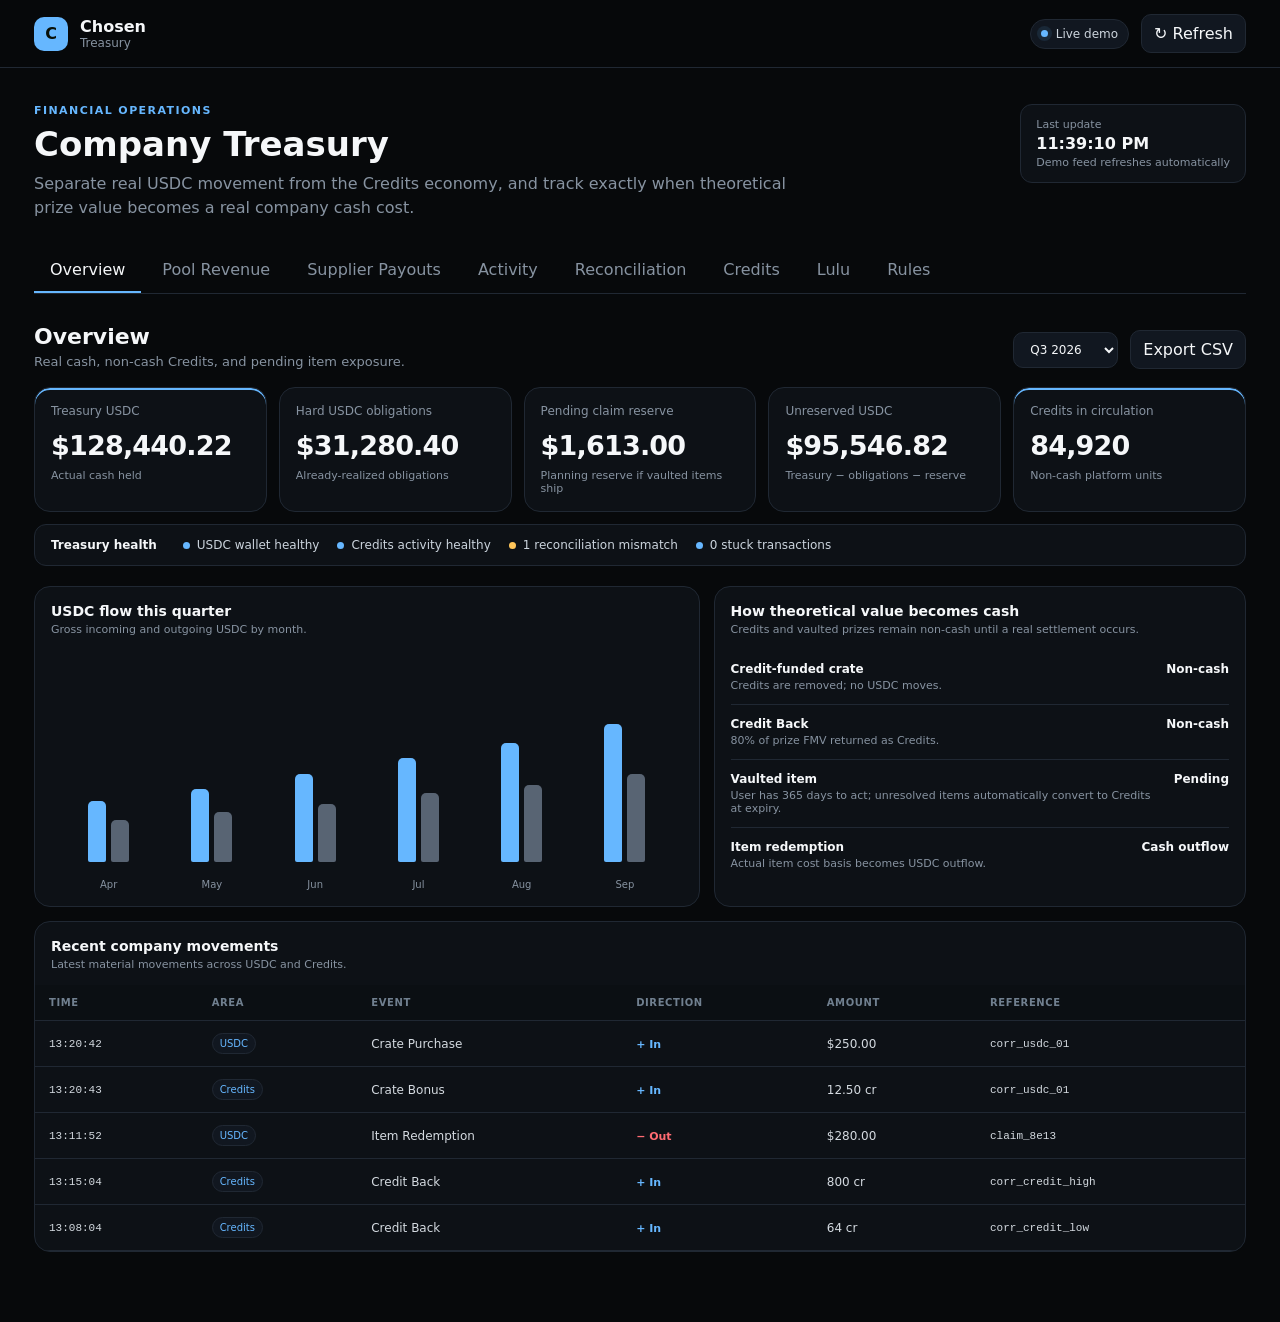
==== commit 14d2bc52: "Load treasury finance and policy scripts directly from index" ====
--- a/index.html
+++ b/index.html
@@ -135,5 +135,7 @@
     </main>
   </div>
   <script src="./app.js"></script>
+  <script src="./policy-overrides.js?v=20260912-4"></script>
+  <script src="./policy-fixes.js?v=20260912-4"></script>
 </body>
 </html>
--- a/styles.css
+++ b/styles.css
@@ -1,4 +1,4 @@
-:root{--bg:#07090b;--surface:#0d1116;--surface2:#111720;--surface3:#151c26;--border:#202833;--text:#f5f7f9;--muted:#8793a1;--green:#9bff55;--blue:#66b7ff;--red:#ff6b72;--amber:#ffc65a;--radius:16px}
-*{box-sizing:border-box}body{margin:0;background:var(--bg);color:var(--text);font-family:Inter,ui-sans-serif,system-ui,-apple-system,BlinkMacSystemFont,"Segoe UI",sans-serif}.app-shell{min-height:100vh}.topbar{height:68px;border-bottom:1px solid var(--border);display:flex;align-items:center;justify-content:space-between;padding:0 34px;position:sticky;top:0;background:rgba(7,9,11,.94);backdrop-filter:blur(14px);z-index:10}.brand-wrap,.top-actions,.action-row,.legend{display:flex;align-items:center;gap:12px}.brand-mark{width:34px;height:34px;border-radius:10px;background:var(--green);color:#081008;font-weight:900;display:grid;place-items:center}.brand{font-weight:800}.subbrand{font-size:12px;color:var(--muted)}.live-pill{display:flex;align-items:center;gap:8px;font-size:12px;color:#cdd5dd;background:var(--surface2);border:1px solid var(--border);padding:7px 10px;border-radius:999px}.pulse{width:7px;height:7px;background:var(--green);border-radius:50%;box-shadow:0 0 0 4px rgba(155,255,85,.1)}button,select,input{font:inherit}.ghost-btn,.export-btn,.control{border:1px solid var(--border);background:var(--surface2);color:var(--text);border-radius:10px;padding:9px 12px}.ghost-btn,.export-btn{cursor:pointer}.export-btn:hover,.ghost-btn:hover{border-color:#3a4756}.main{max-width:1460px;margin:0 auto;padding:36px 34px 70px}.page-head{display:flex;justify-content:space-between;gap:24px;align-items:flex-start;margin-bottom:28px}.eyebrow{font-size:11px;letter-spacing:.13em;color:var(--green);font-weight:800}.page-head h1{font-size:34px;margin:7px 0 8px}.page-head p,.section-intro p,.panel-head p,.metric-foot,.rule-card p,.info-stack span{color:var(--muted)}.page-head p{max-width:760px;margin:0;line-height:1.5}.as-of-card{min-width:220px;padding:13px 15px;border:1px solid var(--border);background:var(--surface);border-radius:12px;display:grid;gap:3px}.as-of-card span,.as-of-card small{font-size:11px;color:var(--muted)}.tabs{display:flex;gap:5px;border-bottom:1px solid var(--border);margin-bottom:30px;overflow:auto}.tab{background:transparent;border:0;color:var(--muted);padding:12px 16px;cursor:pointer;border-bottom:2px solid transparent;white-space:nowrap}.tab.active{color:var(--text);border-bottom-color:var(--green)}.tab-panel{display:none}.tab-panel.active{display:block}.section-intro{display:flex;justify-content:space-between;align-items:flex-end;gap:20px;margin-bottom:18px}.section-intro h2{margin:0 0 5px;font-size:22px}.section-intro p{margin:0;font-size:13px}.metric-grid{display:grid;grid-template-columns:repeat(4,minmax(0,1fr));gap:12px}.metric-grid.five{grid-template-columns:repeat(5,minmax(0,1fr))}.metric-card{background:var(--surface);border:1px solid var(--border);border-radius:var(--radius);padding:16px;min-height:112px}.metric-card.accent-usdc{box-shadow:inset 0 2px 0 var(--blue)}.metric-card.accent-credit{box-shadow:inset 0 2px 0 var(--green)}.metric-label{font-size:12px;color:var(--muted);margin-bottom:12px}.metric-value{font-size:27px;font-weight:800;letter-spacing:-.03em}.metric-value.small-value{font-size:22px}.metric-foot{font-size:11px;margin-top:8px}.positive{color:var(--green)}.warning{color:var(--amber)}.positive-text{color:var(--green)}.negative-text{color:var(--red)}.health-strip{display:flex;align-items:center;gap:18px;flex-wrap:wrap;padding:13px 16px;background:var(--surface);border:1px solid var(--border);border-radius:12px;margin:12px 0 20px}.health-title{font-weight:800;font-size:12px;margin-right:8px}.health-item{font-size:12px;color:#cbd4dd;display:flex;align-items:center;gap:7px}.health-item span{width:7px;height:7px;border-radius:50%}.health-item.ok span{background:var(--green)}.health-item.warn span{background:var(--amber)}.two-col{display:grid;grid-template-columns:1.25fr 1fr;gap:14px;margin:14px 0}.panel{background:var(--surface);border:1px solid var(--border);border-radius:var(--radius);padding:16px}.panel-head{display:flex;justify-content:space-between;align-items:flex-start;gap:16px;margin-bottom:14px}.panel-head h3{margin:0 0 4px;font-size:14px}.panel-head p{margin:0;font-size:11px}.mix-list{display:grid}.mix-row{display:flex;justify-content:space-between;gap:18px;padding:12px 0;border-top:1px solid var(--border)}.mix-row:first-child{border-top:0}.mix-row div{display:grid;gap:3px}.mix-row strong{font-size:12px}.mix-row span{font-size:11px;color:var(--muted)}.mix-row b{font-size:12px;white-space:nowrap}.bar-chart{height:240px;display:flex;align-items:flex-end;justify-content:space-around;gap:12px;padding:20px 12px 0}.bar-group{height:100%;display:flex;align-items:flex-end;gap:5px;position:relative;padding-bottom:28px;flex:1;justify-content:center}.bar{width:18px;max-height:100%;border-radius:5px 5px 2px 2px}.bar.asset{background:var(--blue)}.bar.liability{background:#586473}.bar-label{position:absolute;bottom:0;font-size:10px;color:var(--muted)}.table-panel{padding:0;overflow:hidden;margin-top:14px}.table-panel>.panel-head{padding:16px 16px 0}.table-wrap{overflow:auto}table{width:100%;border-collapse:collapse;min-width:850px}th{font-size:10px;text-transform:uppercase;letter-spacing:.06em;color:#718090;text-align:left;background:#0b0f13}th,td{padding:12px 14px;border-bottom:1px solid var(--border)}td{font-size:12px;color:#d4dae0}tbody tr:hover{background:#0f151c}.mono{font-family:ui-monospace,SFMono-Regular,Menlo,monospace;font-size:11px}.badge{display:inline-flex;padding:4px 7px;border-radius:999px;border:1px solid var(--border);font-size:10px;background:var(--surface2)}.badge.confirmed,.badge.matched,.badge.info{color:var(--green)}.badge.pending,.badge.high,.badge.mismatch{color:var(--amber)}.badge.usdc{color:var(--blue)}.badge.credits{color:var(--green)}.direction{font-size:11px;font-weight:700}.direction.in{color:var(--green)}.direction.out{color:var(--red)}.segmented{display:inline-flex;background:var(--surface);border:1px solid var(--border);border-radius:11px;padding:4px;margin-bottom:15px}.segment{border:0;background:transparent;color:var(--muted);padding:8px 24px;border-radius:8px;cursor:pointer}.segment.active{background:var(--surface3);color:var(--text);box-shadow:0 0 0 1px #2b3541}.activity-view{display:none}.activity-view.active{display:block}.distinction-callout,.rule-note{display:flex;align-items:flex-start;gap:10px;padding:12px 14px;border:1px solid #31411f;background:rgba(155,255,85,.05);border-radius:11px;margin-bottom:14px;font-size:12px;line-height:1.45}.distinction-callout>strong{white-space:nowrap;color:var(--green)}.filters{display:flex;gap:9px;margin:14px 0}.control{font-size:12px}.grow{flex:1;min-width:220px}.horizontal-bars{display:grid;gap:14px}.hbar-label{display:flex;justify-content:space-between;font-size:11px;margin-bottom:6px}.hbar-label span{color:var(--muted)}.hbar-track{height:8px;border-radius:999px;background:#171f29;overflow:hidden}.hbar-fill{height:100%;background:var(--green);border-radius:999px}.info-stack{display:grid;gap:10px}.info-stack>div{display:grid;gap:3px;border-top:1px solid var(--border);padding-top:10px}.info-stack>div:first-child{border-top:0;padding-top:0}.info-stack b{font-size:12px}.info-stack span{font-size:11px;line-height:1.45}.lulu-hero{display:grid;grid-template-columns:repeat(4,1fr);gap:12px}.lulu-stat{background:var(--surface);border:1px solid var(--border);border-radius:var(--radius);padding:16px;display:grid;gap:5px}.lulu-stat.highlight{box-shadow:inset 0 2px 0 var(--green)}.lulu-stat span,.lulu-stat small{font-size:11px;color:var(--muted)}.lulu-stat strong{font-size:28px}.progress-block{margin:14px 0;background:var(--surface);border:1px solid var(--border);padding:13px 15px;border-radius:12px}.progress-head{display:flex;justify-content:space-between;font-size:11px;margin-bottom:8px}.progress-track{height:8px;background:#18202a;border-radius:999px;overflow:hidden}.progress-fill{height:100%;background:var(--green);border-radius:999px}.formula-panel{display:flex;gap:10px;flex-wrap:wrap;margin:14px 0}.formula-panel>div{flex:1;min-width:230px;background:var(--surface);border:1px solid var(--border);border-radius:12px;padding:12px 14px;display:grid;gap:5px}.formula-panel span{font-size:10px;color:var(--muted)}.formula-panel strong,.formula-panel code{font-size:12px}.rules-grid{display:grid;grid-template-columns:repeat(3,minmax(0,1fr));gap:10px;align-items:start;margin-bottom:12px}.rule-card{background:var(--surface);border:1px solid var(--border);border-radius:13px;padding:13px 14px;min-height:0;height:auto;align-self:start}.rule-card.accent-rule{box-shadow:inset 0 2px 0 var(--green)}.rule-card span{font-size:10px;color:var(--muted);display:block;margin-bottom:5px}.rule-card strong{font-size:19px}.rule-card p{font-size:11px;line-height:1.4;margin:6px 0 0}.rule-note{margin:0 0 14px}.compact{margin-bottom:0}
+:root{--bg:#07090b;--surface:#0d1116;--surface2:#111720;--surface3:#151c26;--border:#202833;--text:#f5f7f9;--muted:#8793a1;--green:#66b7ff;--blue:#66b7ff;--red:#ff6b72;--amber:#ffc65a;--radius:16px}
+*{box-sizing:border-box}body{margin:0;background:var(--bg);color:var(--text);font-family:Inter,ui-sans-serif,system-ui,-apple-system,BlinkMacSystemFont,"Segoe UI",sans-serif}.app-shell{min-height:100vh}.topbar{height:68px;border-bottom:1px solid var(--border);display:flex;align-items:center;justify-content:space-between;padding:0 34px;position:sticky;top:0;background:rgba(7,9,11,.94);backdrop-filter:blur(14px);z-index:10}.brand-wrap,.top-actions,.action-row,.legend{display:flex;align-items:center;gap:12px}.brand-mark{width:34px;height:34px;border-radius:10px;background:var(--green);color:#081008;font-weight:900;display:grid;place-items:center}.brand{font-weight:800}.subbrand{font-size:12px;color:var(--muted)}.live-pill{display:flex;align-items:center;gap:8px;font-size:12px;color:#cdd5dd;background:var(--surface2);border:1px solid var(--border);padding:7px 10px;border-radius:999px}.pulse{width:7px;height:7px;background:var(--green);border-radius:50%;box-shadow:0 0 0 4px rgba(102,183,255,.10)}button,select,input{font:inherit}.ghost-btn,.export-btn,.control{border:1px solid var(--border);background:var(--surface2);color:var(--text);border-radius:10px;padding:9px 12px}.ghost-btn,.export-btn{cursor:pointer}.export-btn:hover,.ghost-btn:hover{border-color:#3a4756}.main{max-width:1460px;margin:0 auto;padding:36px 34px 70px}.page-head{display:flex;justify-content:space-between;gap:24px;align-items:flex-start;margin-bottom:28px}.eyebrow{font-size:11px;letter-spacing:.13em;color:var(--green);font-weight:800}.page-head h1{font-size:34px;margin:7px 0 8px}.page-head p,.section-intro p,.panel-head p,.metric-foot,.rule-card p,.info-stack span{color:var(--muted)}.page-head p{max-width:760px;margin:0;line-height:1.5}.as-of-card{min-width:220px;padding:13px 15px;border:1px solid var(--border);background:var(--surface);border-radius:12px;display:grid;gap:3px}.as-of-card span,.as-of-card small{font-size:11px;color:var(--muted)}.tabs{display:flex;gap:5px;border-bottom:1px solid var(--border);margin-bottom:30px;overflow:auto}.tab{background:transparent;border:0;color:var(--muted);padding:12px 16px;cursor:pointer;border-bottom:2px solid transparent;white-space:nowrap}.tab.active{color:var(--text);border-bottom-color:var(--green)}.tab-panel{display:none}.tab-panel.active{display:block}.section-intro{display:flex;justify-content:space-between;align-items:flex-end;gap:20px;margin-bottom:18px}.section-intro h2{margin:0 0 5px;font-size:22px}.section-intro p{margin:0;font-size:13px}.metric-grid{display:grid;grid-template-columns:repeat(4,minmax(0,1fr));gap:12px}.metric-grid.five{grid-template-columns:repeat(5,minmax(0,1fr))}.metric-card{background:var(--surface);border:1px solid var(--border);border-radius:var(--radius);padding:16px;min-height:112px}.metric-card.accent-usdc{box-shadow:inset 0 2px 0 var(--blue)}.metric-card.accent-credit{box-shadow:inset 0 2px 0 var(--green)}.metric-label{font-size:12px;color:var(--muted);margin-bottom:12px}.metric-value{font-size:27px;font-weight:800;letter-spacing:-.03em}.metric-value.small-value{font-size:22px}.metric-foot{font-size:11px;margin-top:8px}.positive{color:var(--green)}.warning{color:var(--amber)}.positive-text{color:var(--green)}.negative-text{color:var(--red)}.health-strip{display:flex;align-items:center;gap:18px;flex-wrap:wrap;padding:13px 16px;background:var(--surface);border:1px solid var(--border);border-radius:12px;margin:12px 0 20px}.health-title{font-weight:800;font-size:12px;margin-right:8px}.health-item{font-size:12px;color:#cbd4dd;display:flex;align-items:center;gap:7px}.health-item span{width:7px;height:7px;border-radius:50%}.health-item.ok span{background:var(--green)}.health-item.warn span{background:var(--amber)}.two-col{display:grid;grid-template-columns:1.25fr 1fr;gap:14px;margin:14px 0}.panel{background:var(--surface);border:1px solid var(--border);border-radius:var(--radius);padding:16px}.panel-head{display:flex;justify-content:space-between;align-items:flex-start;gap:16px;margin-bottom:14px}.panel-head h3{margin:0 0 4px;font-size:14px}.panel-head p{margin:0;font-size:11px}.mix-list{display:grid}.mix-row{display:flex;justify-content:space-between;gap:18px;padding:12px 0;border-top:1px solid var(--border)}.mix-row:first-child{border-top:0}.mix-row div{display:grid;gap:3px}.mix-row strong{font-size:12px}.mix-row span{font-size:11px;color:var(--muted)}.mix-row b{font-size:12px;white-space:nowrap}.bar-chart{height:240px;display:flex;align-items:flex-end;justify-content:space-around;gap:12px;padding:20px 12px 0}.bar-group{height:100%;display:flex;align-items:flex-end;gap:5px;position:relative;padding-bottom:28px;flex:1;justify-content:center}.bar{width:18px;max-height:100%;border-radius:5px 5px 2px 2px}.bar.asset{background:var(--blue)}.bar.liability{background:#586473}.bar-label{position:absolute;bottom:0;font-size:10px;color:var(--muted)}.table-panel{padding:0;overflow:hidden;margin-top:14px}.table-panel>.panel-head{padding:16px 16px 0}.table-wrap{overflow:auto}table{width:100%;border-collapse:collapse;min-width:850px}th{font-size:10px;text-transform:uppercase;letter-spacing:.06em;color:#718090;text-align:left;background:#0b0f13}th,td{padding:12px 14px;border-bottom:1px solid var(--border)}td{font-size:12px;color:#d4dae0}tbody tr:hover{background:#0f151c}.mono{font-family:ui-monospace,SFMono-Regular,Menlo,monospace;font-size:11px}.badge{display:inline-flex;padding:4px 7px;border-radius:999px;border:1px solid var(--border);font-size:10px;background:var(--surface2)}.badge.confirmed,.badge.matched,.badge.info{color:var(--green)}.badge.pending,.badge.high,.badge.mismatch{color:var(--amber)}.badge.usdc{color:var(--blue)}.badge.credits{color:var(--green)}.direction{font-size:11px;font-weight:700}.direction.in{color:var(--green)}.direction.out{color:var(--red)}.segmented{display:inline-flex;background:var(--surface);border:1px solid var(--border);border-radius:11px;padding:4px;margin-bottom:15px}.segment{border:0;background:transparent;color:var(--muted);padding:8px 24px;border-radius:8px;cursor:pointer}.segment.active{background:var(--surface3);color:var(--text);box-shadow:0 0 0 1px #2b3541}.activity-view{display:none}.activity-view.active{display:block}.distinction-callout,.rule-note{display:flex;align-items:flex-start;gap:10px;padding:12px 14px;border:1px solid #29435f;background:rgba(102,183,255,.06);border-radius:11px;margin-bottom:14px;font-size:12px;line-height:1.45}.distinction-callout>strong{white-space:nowrap;color:var(--green)}.filters{display:flex;gap:9px;margin:14px 0}.control{font-size:12px}.grow{flex:1;min-width:220px}.horizontal-bars{display:grid;gap:14px}.hbar-label{display:flex;justify-content:space-between;font-size:11px;margin-bottom:6px}.hbar-label span{color:var(--muted)}.hbar-track{height:8px;border-radius:999px;background:#171f29;overflow:hidden}.hbar-fill{height:100%;background:var(--green);border-radius:999px}.info-stack{display:grid;gap:10px}.info-stack>div{display:grid;gap:3px;border-top:1px solid var(--border);padding-top:10px}.info-stack>div:first-child{border-top:0;padding-top:0}.info-stack b{font-size:12px}.info-stack span{font-size:11px;line-height:1.45}.lulu-hero{display:grid;grid-template-columns:repeat(4,1fr);gap:12px}.lulu-stat{background:var(--surface);border:1px solid var(--border);border-radius:var(--radius);padding:16px;display:grid;gap:5px}.lulu-stat.highlight{box-shadow:inset 0 2px 0 var(--green)}.lulu-stat span,.lulu-stat small{font-size:11px;color:var(--muted)}.lulu-stat strong{font-size:28px}.progress-block{margin:14px 0;background:var(--surface);border:1px solid var(--border);padding:13px 15px;border-radius:12px}.progress-head{display:flex;justify-content:space-between;font-size:11px;margin-bottom:8px}.progress-track{height:8px;background:#18202a;border-radius:999px;overflow:hidden}.progress-fill{height:100%;background:var(--green);border-radius:999px}.formula-panel{display:flex;gap:10px;flex-wrap:wrap;margin:14px 0}.formula-panel>div{flex:1;min-width:230px;background:var(--surface);border:1px solid var(--border);border-radius:12px;padding:12px 14px;display:grid;gap:5px}.formula-panel span{font-size:10px;color:var(--muted)}.formula-panel strong,.formula-panel code{font-size:12px}.rules-grid{display:grid;grid-template-columns:repeat(3,minmax(0,1fr));gap:10px;align-items:start;margin-bottom:12px}.rule-card{background:var(--surface);border:1px solid var(--border);border-radius:13px;padding:13px 14px;min-height:0;height:auto;align-self:start}.rule-card.accent-rule{box-shadow:inset 0 2px 0 var(--green)}.rule-card span{font-size:10px;color:var(--muted);display:block;margin-bottom:5px}.rule-card strong{font-size:19px}.rule-card p{font-size:11px;line-height:1.4;margin:6px 0 0}.rule-note{margin:0 0 14px}.compact{margin-bottom:0}
 @media(max-width:1100px){.metric-grid,.metric-grid.five{grid-template-columns:repeat(2,1fr)}.rules-grid{grid-template-columns:repeat(2,1fr)}.two-col{grid-template-columns:1fr}.lulu-hero{grid-template-columns:repeat(2,1fr)}}
 @media(max-width:720px){.topbar{padding:0 16px}.main{padding:24px 16px 50px}.page-head,.section-intro{flex-direction:column;align-items:stretch}.as-of-card{min-width:0}.metric-grid,.metric-grid.five,.lulu-hero,.rules-grid{grid-template-columns:1fr}.filters{flex-direction:column}.grow{min-width:0}.health-strip{align-items:flex-start;flex-direction:column}.distinction-callout{display:grid}.segment{padding:8px 17px}}
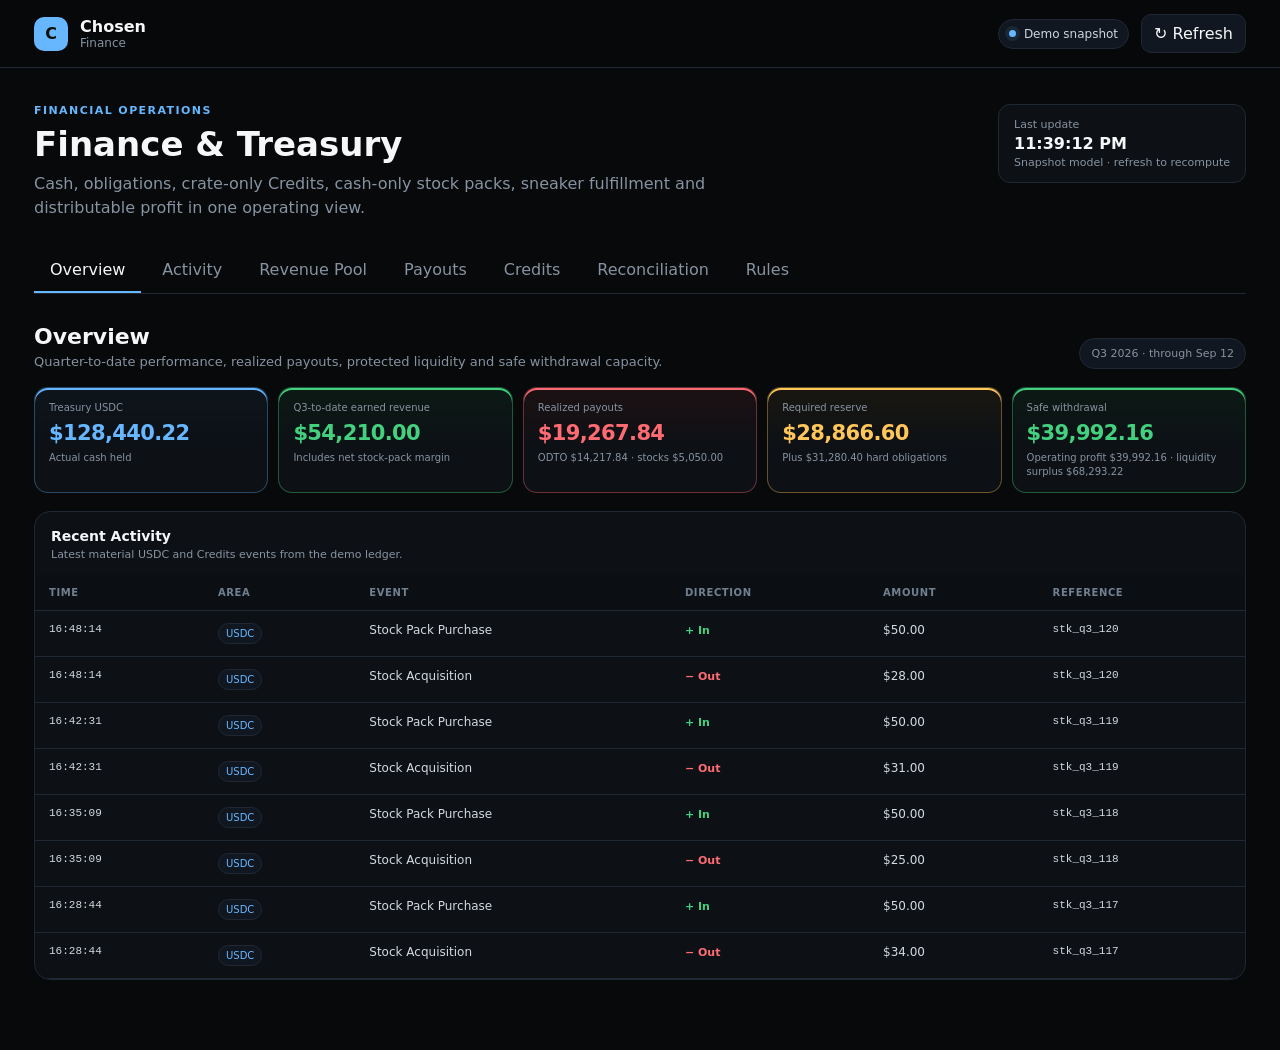
==== commit 7349d723: "Load nested Credits and Lulu program UI" ====
--- a/index.html
+++ b/index.html
@@ -137,5 +137,6 @@
   <script src="./app.js"></script>
   <script src="./policy-overrides.js?v=20260912-4"></script>
   <script src="./policy-fixes.js?v=20260912-4"></script>
+  <script src="./credits-lulu.js?v=20260912-6"></script>
 </body>
 </html>
